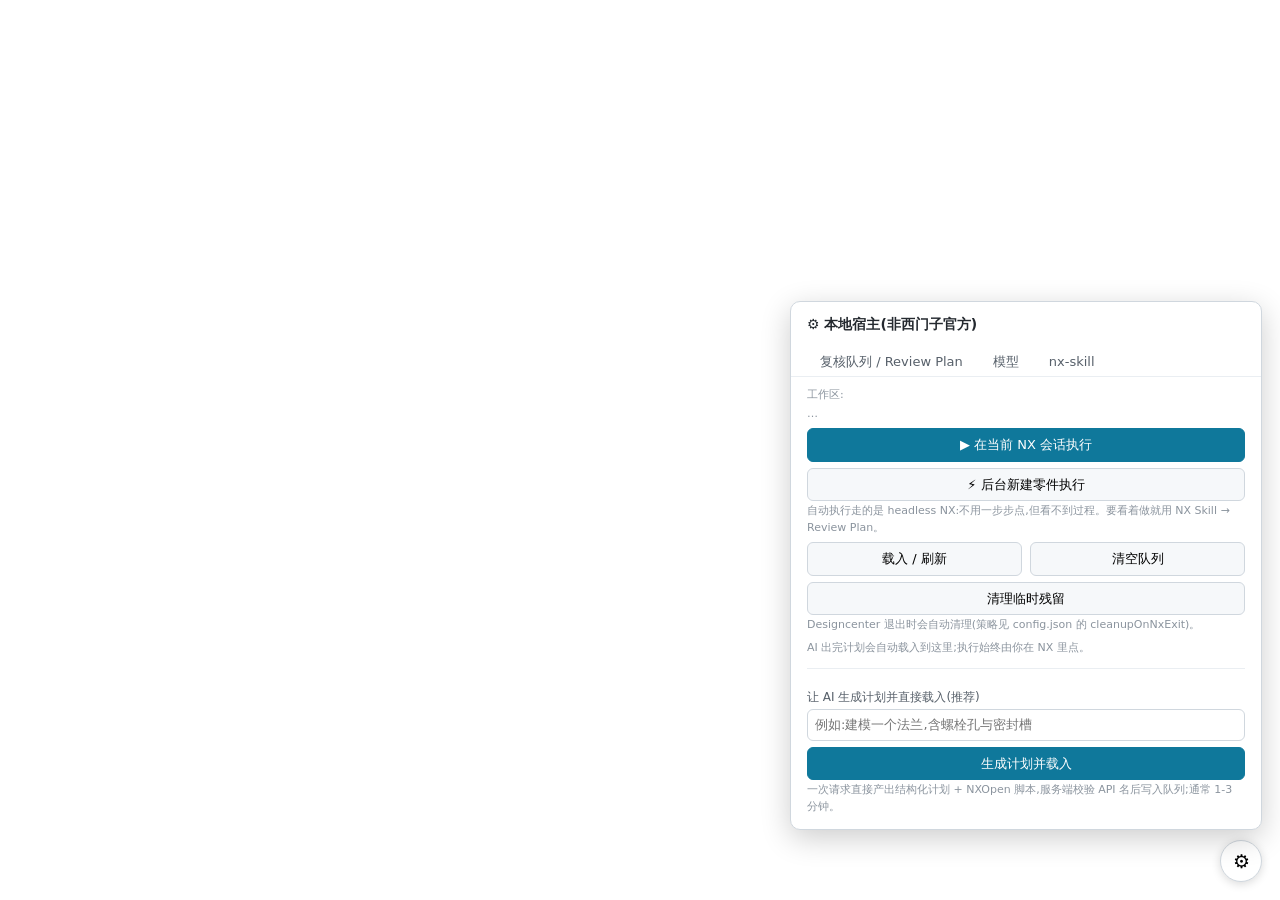
==== plchat-local/index.html @ 874952f4 "本地宿主:把 Designcenter 2606 内置 Copilot 页面跑起来并接上自己的模型 + nx-skill 背景   DC 2606 自带 Copilot 页面(UGII/copilot" ====
<!DOCTYPE html>
<html lang="en">
  <head>
    <meta charset="utf-8">
    <title>Designcenter Copilot - 本地宿主</title>
    <meta http-equiv="Content-Security-Policy" content="
    default-src 'none';
  script-src 'self' 'unsafe-inline' 'unsafe-eval'
    https://acc.adhoc.us-east-1.preprod.teamcenterwebservices.com
    https://acc.adhoc.us-east-1.int.teamcenterwebservices.com
    https://*.sws.siemens.com
    wss://*.sws.siemens.com;
  style-src 'self' 'unsafe-inline' https://*.sws.siemens.com;
  img-src 'self' data: https://*.sws.siemens.com;
  font-src 'self' data: https://*.sws.siemens.com;
  connect-src 'self' https://*.sws.siemens.com wss://*.sws.siemens.com;">
  </head>
<script src="PLChatAgentEventHandler.js"></script>
<script src="hostInterop_async.js"></script>
<script src="AppService.js"></script>
<script src="NXService.js"></script>
<script src="HostInteropService.js"></script>
<script src="PLChatEventHandler.js"></script>
<script src="PLChatFeedbackEventUtils.js"></script>
<script src="plchat.js"></script>
<script src="host-stub.js"></script>
<script src="settings.js"></script>
  <body style="margin:0px">
    <div class="masterDetails">
      <div class="tabcontentContainer">
        <div id="plchat-element" class="des-xchat-default" style="height:100vh;"></div>
      </div>
    </div>
  </body>
</html>
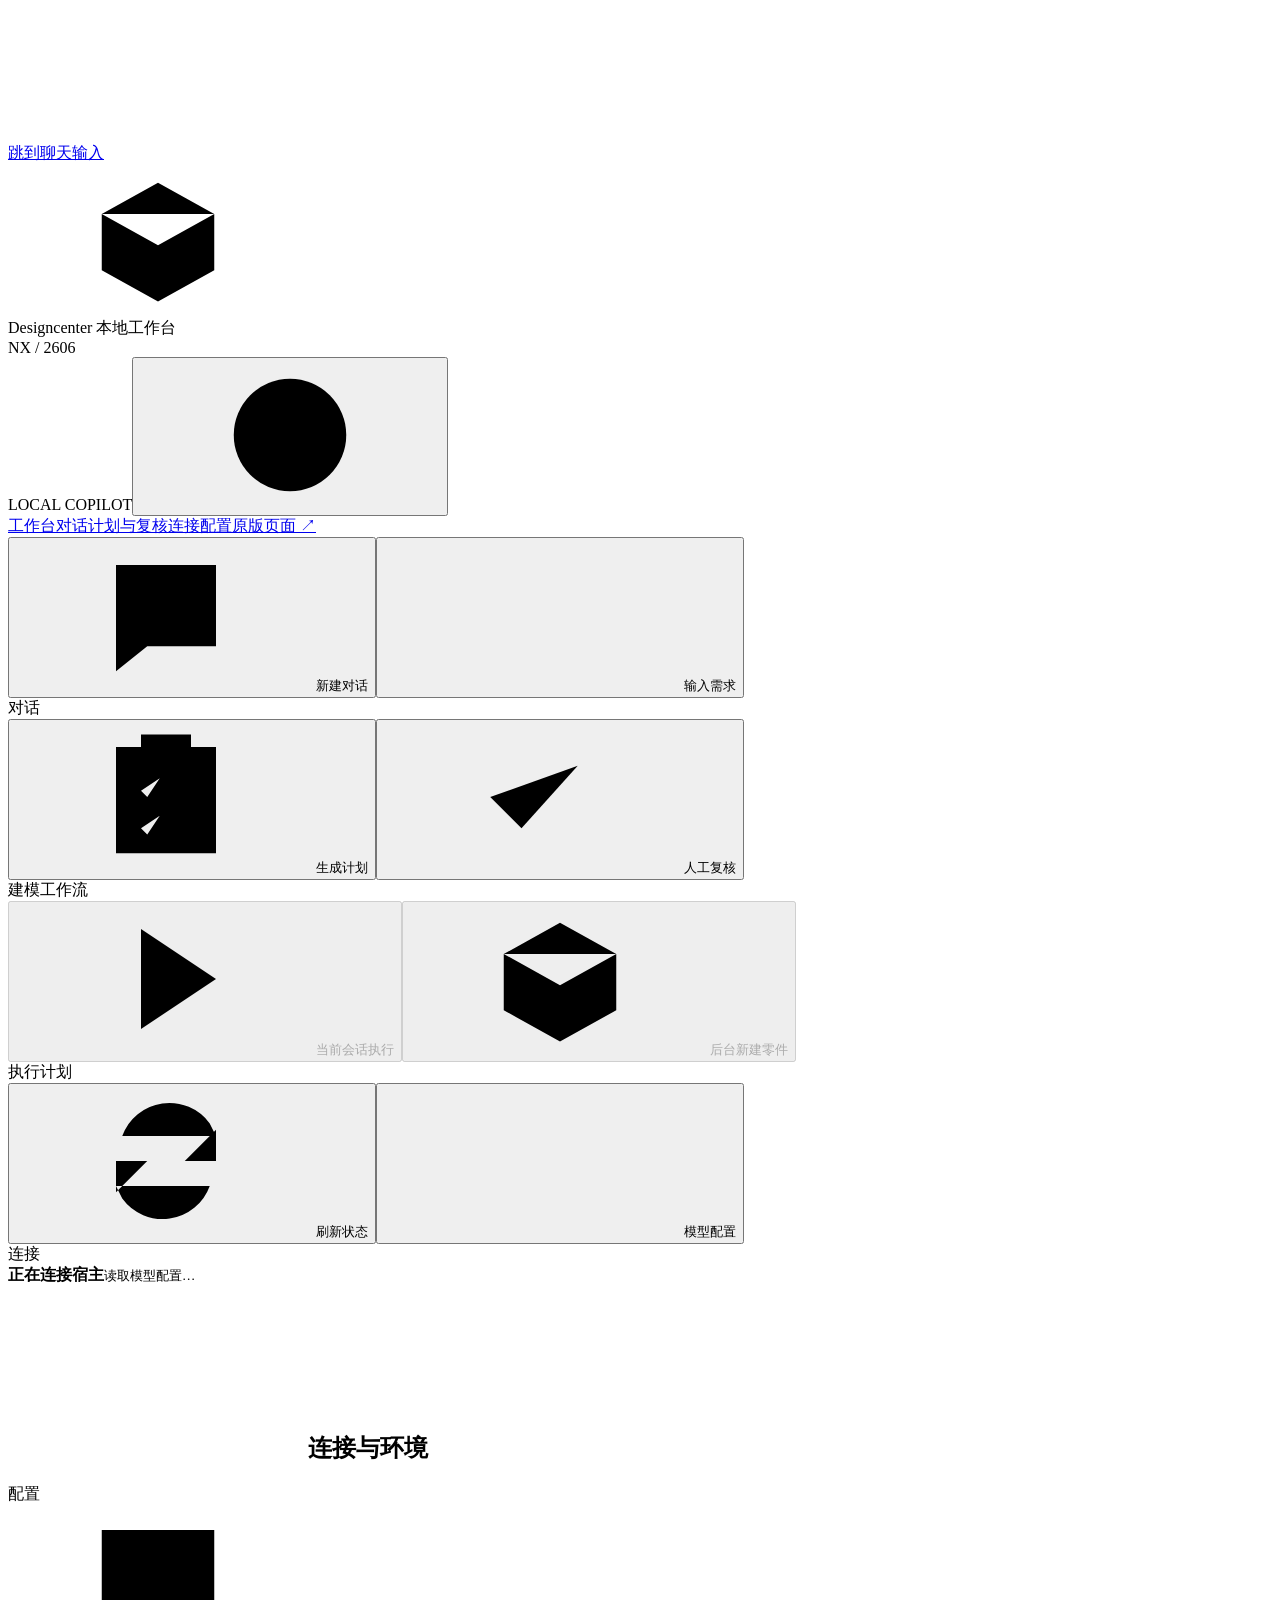
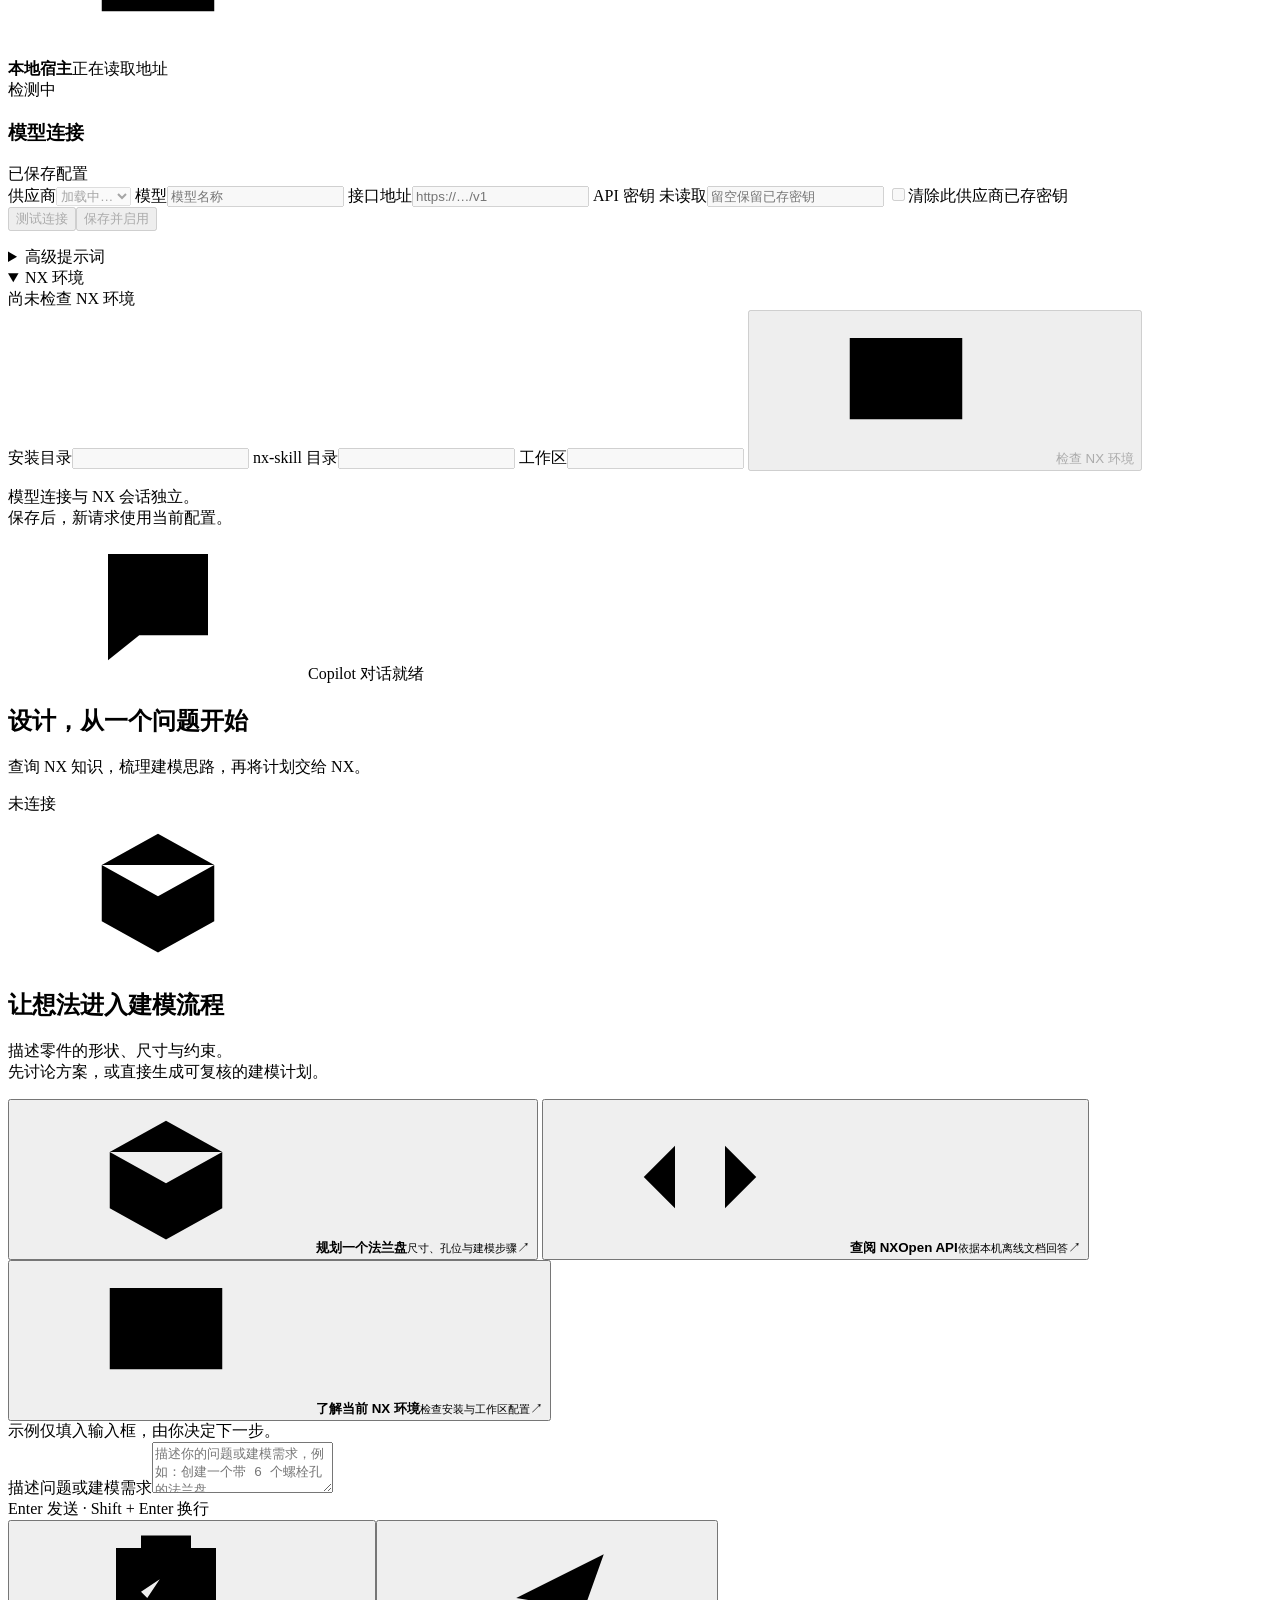
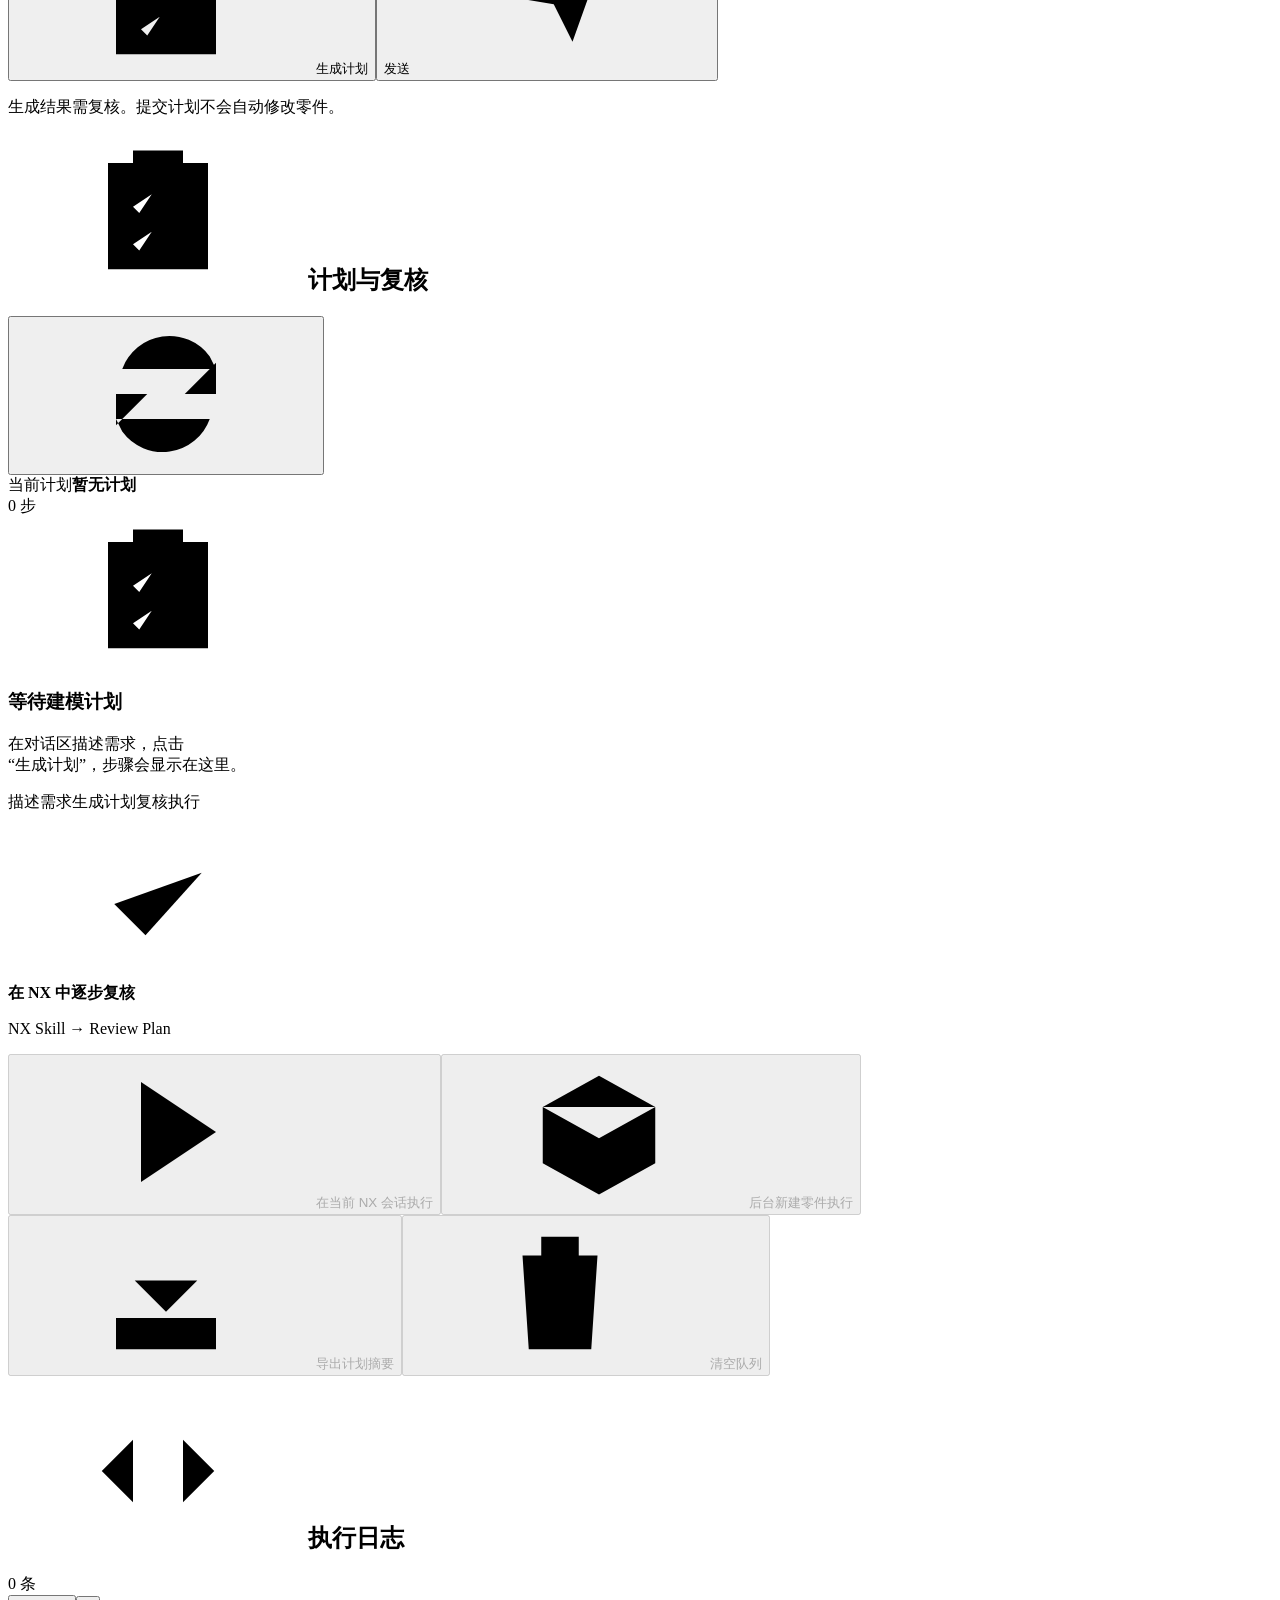
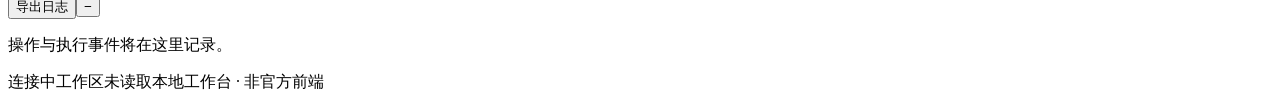
==== commit 892e783e: "Add unified Designcenter local workbench" ====
--- a/plchat-local/index.html
+++ b/plchat-local/index.html
@@ -1,35 +1,68 @@
-<!DOCTYPE html>
-<html lang="en">
-  <head>
-    <meta charset="utf-8">
-    <title>Designcenter Copilot - 本地宿主</title>
-    <meta http-equiv="Content-Security-Policy" content="
-    default-src 'none';
-  script-src 'self' 'unsafe-inline' 'unsafe-eval'
-    https://acc.adhoc.us-east-1.preprod.teamcenterwebservices.com
-    https://acc.adhoc.us-east-1.int.teamcenterwebservices.com
-    https://*.sws.siemens.com
-    wss://*.sws.siemens.com;
-  style-src 'self' 'unsafe-inline' https://*.sws.siemens.com;
-  img-src 'self' data: https://*.sws.siemens.com;
-  font-src 'self' data: https://*.sws.siemens.com;
-  connect-src 'self' https://*.sws.siemens.com wss://*.sws.siemens.com;">
-  </head>
-<script src="PLChatAgentEventHandler.js"></script>
-<script src="hostInterop_async.js"></script>
-<script src="AppService.js"></script>
-<script src="NXService.js"></script>
-<script src="HostInteropService.js"></script>
-<script src="PLChatEventHandler.js"></script>
-<script src="PLChatFeedbackEventUtils.js"></script>
-<script src="plchat.js"></script>
-<script src="host-stub.js"></script>
-<script src="settings.js"></script>
-  <body style="margin:0px">
-    <div class="masterDetails">
-      <div class="tabcontentContainer">
-        <div id="plchat-element" class="des-xchat-default" style="height:100vh;"></div>
-      </div>
-    </div>
-  </body>
-</html>
+<!doctype html>
+<html lang="zh-CN">
+<head>
+<meta charset="utf-8"><meta name="viewport" content="width=device-width,initial-scale=1">
+<meta http-equiv="Content-Security-Policy" content="default-src 'self'; script-src 'self'; style-src 'self'; img-src 'self' data:; connect-src 'self'; object-src 'none'; base-uri 'self'; form-action 'self'">
+<title>Designcenter · 本地工作台</title><link rel="stylesheet" href="/workbench/workbench.css"><script src="/workbench/workbench.js" defer></script>
+</head>
+<body>
+<a class="skip-link" href="#prompt">跳到聊天输入</a>
+<svg class="icon-library" xmlns="http://www.w3.org/2000/svg" aria-hidden="true"><defs>
+<symbol id="i-cube" viewBox="0 0 24 24"><path d="m12 3 9 5v9l-9 5-9-5V8l9-5Z M3 8l9 5 9-5 M12 13v9 M7.5 5.5l9 5"/></symbol>
+<symbol id="i-chat" viewBox="0 0 24 24"><path d="M4 4h16v13H9l-5 4V4Z M8 8h8 M8 12h5"/></symbol>
+<symbol id="i-plan" viewBox="0 0 24 24"><path d="M8 4h12v17H4V4h4 M8 2h8v4H8V2Z M8 11l1 1 2-3 M13 11h4 M8 17l1 1 2-3 M13 17h4"/></symbol>
+<symbol id="i-play" viewBox="0 0 24 24"><path d="m8 4 12 8-12 8V4Z"/></symbol>
+<symbol id="i-refresh" viewBox="0 0 24 24"><path d="M20 7v5h-5 M4 17v-5h5 M5 8a8 8 0 0 1 14-2l1 2 M4 16l1 2a8 8 0 0 0 14-2"/></symbol>
+<symbol id="i-settings" viewBox="0 0 24 24"><path d="M4 6h16 M4 12h16 M4 18h16 M8 3v6 M16 9v6 M10 15v6"/></symbol>
+<symbol id="i-arrow" viewBox="0 0 24 24"><path d="m5 12 14-7-5 14-3-6-6-1Z M11 13l8-8"/></symbol>
+<symbol id="i-plus" viewBox="0 0 24 24"><path d="M12 5v14 M5 12h14"/></symbol>
+<symbol id="i-help" viewBox="0 0 24 24"><circle cx="12" cy="12" r="9"/><path d="M9 9a3 3 0 1 1 5 2c-2 1-2 2-2 3 M12 17h.01"/></symbol>
+<symbol id="i-check" viewBox="0 0 24 24"><path d="m5 12 5 5 9-10"/></symbol>
+<symbol id="i-monitor" viewBox="0 0 24 24"><path d="M3 4h18v13H3V4Z M8 21h8 M12 17v4"/></symbol>
+<symbol id="i-code" viewBox="0 0 24 24"><path d="m8 7-5 5 5 5 M16 7l5 5-5 5 M14 4l-4 16"/></symbol>
+<symbol id="i-trash" viewBox="0 0 24 24"><path d="M4 6h16 M9 6V3h6v3 M6 6l1 15h10l1-15 M10 10v7 M14 10v7"/></symbol>
+<symbol id="i-download" viewBox="0 0 24 24"><path d="M12 3v12 m-5-5 5 5 5-5 M4 16v5h16v-5"/></symbol>
+</defs></svg>
+<header class="titlebar"><div class="brand-mark"><svg><use href="#i-cube"/></svg></div><div class="brand">Designcenter <span>本地工作台</span></div><span class="edition">NX / 2606</span><div class="titlebar-right"><span class="local-tag">LOCAL COPILOT</span><button class="icon-button inverse" id="help-button" aria-label="使用说明" title="使用说明"><svg><use href="#i-help"/></svg></button></div></header>
+<nav class="menubar" aria-label="工作台导航"><a class="menu-home" href="#chat-panel">工作台</a><a href="#chat-panel">对话</a><a href="#plan-panel">计划与复核</a><a href="#configuration">连接配置</a><a href="/legacy.html" target="_blank" rel="noopener" class="legacy-link">原版页面 ↗</a></nav>
+<section class="ribbon" aria-label="快捷操作">
+<div class="ribbon-group"><div class="ribbon-actions"><button class="ribbon-button" id="new-chat"><svg><use href="#i-chat"/></svg><span>新建对话</span></button><button class="ribbon-button" id="focus-prompt"><svg><use href="#i-plus"/></svg><span>输入需求</span></button></div><span class="ribbon-label">对话</span></div>
+<div class="ribbon-group"><div class="ribbon-actions"><button class="ribbon-button accent" id="ribbon-author" data-mutation><svg><use href="#i-plan"/></svg><span>生成计划</span></button><button class="ribbon-button" id="review-guide"><svg><use href="#i-check"/></svg><span>人工复核</span></button></div><span class="ribbon-label">建模工作流</span></div>
+<div class="ribbon-group"><div class="ribbon-actions"><button class="ribbon-button" id="ribbon-live" data-run="live" disabled><svg><use href="#i-play"/></svg><span>当前会话执行</span></button><button class="ribbon-button" id="ribbon-batch" data-run="batch" disabled><svg><use href="#i-cube"/></svg><span>后台新建零件</span></button></div><span class="ribbon-label">执行计划</span></div>
+<div class="ribbon-group"><div class="ribbon-actions"><button class="ribbon-button" id="refresh-all"><svg><use href="#i-refresh"/></svg><span>刷新状态</span></button><button class="ribbon-button" id="focus-settings"><svg><use href="#i-settings"/></svg><span>模型配置</span></button></div><span class="ribbon-label">连接</span></div>
+<div class="ribbon-context"><span class="status-dot" id="host-dot"></span><div><strong id="host-label">正在连接宿主</strong><small id="active-model">读取模型配置…</small></div></div>
+</section>
+<div class="connection-warning" id="connection-warning" role="status" hidden>无法连接本地宿主。请确认服务正在运行，然后点击“刷新状态”。</div>
+<main class="workspace">
+<aside class="panel configuration" id="configuration" aria-labelledby="config-title"><div class="panel-heading"><h2 id="config-title"><svg><use href="#i-settings"/></svg>连接与环境</h2><span class="panel-caption">配置</span></div><div class="panel-scroll config-scroll">
+<section class="connection-overview"><span class="connection-symbol"><svg><use href="#i-monitor"/></svg></span><div><strong>本地宿主</strong><span id="host-address">正在读取地址</span></div><span class="tiny-status" id="host-state">检测中</span></section>
+<form id="settings-form"><div class="section-heading"><h3>模型连接</h3><span class="small-muted" id="settings-dirty">已保存配置</span></div>
+<label for="provider">供应商</label><select id="provider" name="provider" disabled><option>加载中…</option></select>
+<label for="model">模型</label><input id="model" name="model" list="model-options" placeholder="模型名称" required disabled><datalist id="model-options"></datalist>
+<label for="base-url">接口地址</label><input id="base-url" name="baseUrl" type="url" placeholder="https://…/v1" required disabled spellcheck="false">
+<label for="api-key">API 密钥 <span class="label-note" id="key-status">未读取</span></label><input id="api-key" name="apiKey" type="password" autocomplete="new-password" placeholder="留空保留已存密钥" disabled>
+<label class="checkbox-label"><input id="clear-key" type="checkbox" disabled>清除此供应商已存密钥</label>
+<div class="form-actions"><button type="button" class="button" id="test-connection" disabled>测试连接</button><button type="submit" class="button primary" id="save-settings" disabled>保存并启用</button></div><p class="field-feedback" id="settings-feedback" role="status"></p>
+<details class="config-detail"><summary>高级提示词</summary><label for="system-prompt">系统提示词</label><textarea id="system-prompt" rows="5" disabled></textarea></details>
+<details class="config-detail" open><summary>NX 环境</summary><div class="environment-status"><span class="status-dot" id="nx-dot"></span><span id="nx-status">尚未检查 NX 环境</span></div>
+<label for="nx-root">安装目录</label><input id="nx-root" class="path-field" spellcheck="false" disabled>
+<label for="skill-root">nx-skill 目录</label><input id="skill-root" class="path-field" spellcheck="false" disabled>
+<label for="workspace-path">工作区</label><input id="workspace-path" class="path-field" spellcheck="false" disabled>
+<button type="button" class="button full-width" id="check-environment" disabled><svg><use href="#i-monitor"/></svg>检查 NX 环境</button><p class="field-feedback" id="environment-feedback" role="status"></p></details></form>
+<div class="config-footnote">模型连接与 NX 会话独立。<br>保存后，新请求使用当前配置。</div></div></aside>
+<section class="panel chat-panel" id="chat-panel" aria-labelledby="chat-title"><div class="document-tab"><svg><use href="#i-chat"/></svg><span>Copilot 对话</span><span class="tab-status" id="chat-status">就绪</span></div>
+<div class="chat-heading"><div><h1 id="chat-title">设计，从一个问题开始</h1><p>查询 NX 知识，梳理建模思路，再将计划交给 NX。</p></div><span class="model-chip" id="model-chip">未连接</span></div>
+<div class="messages" id="messages" role="log" aria-label="对话记录" aria-live="polite"><section class="welcome" id="welcome"><div class="welcome-emblem"><svg><use href="#i-cube"/></svg></div><h2>让想法进入建模流程</h2><p>描述零件的形状、尺寸与约束。<br>先讨论方案，或直接生成可复核的建模计划。</p>
+<div class="suggestions" aria-label="需求示例">
+<button data-prompt="帮我规划一个外径 100 mm、厚度 12 mm、中心孔直径 30 mm 的法兰盘，并均布 6 个直径 8 mm 的螺栓孔。"><svg><use href="#i-cube"/></svg><span><strong>规划一个法兰盘</strong><small>尺寸、孔位与建模步骤</small></span><span class="suggestion-arrow">↗</span></button>
+<button data-prompt="查询本机 NXOpen 的 ExtrudeBuilder，说明创建拉伸特征的关键参数与用法。"><svg><use href="#i-code"/></svg><span><strong>查阅 NXOpen API</strong><small>依据本机离线文档回答</small></span><span class="suggestion-arrow">↗</span></button>
+<button data-prompt="帮我检查当前 NX 安装环境、工作区路径和可用能力。"><svg><use href="#i-monitor"/></svg><span><strong>了解当前 NX 环境</strong><small>检查安装与工作区配置</small></span><span class="suggestion-arrow">↗</span></button></div><span class="welcome-note">示例仅填入输入框，由你决定下一步。</span></section></div>
+<div class="activity-strip" id="activity-strip" hidden><span class="activity-indicator"></span><span id="activity-text">正在处理…</span><time id="activity-time">0 s</time></div>
+<form class="composer" id="chat-form"><label class="sr-only" for="prompt">描述问题或建模需求</label><textarea id="prompt" placeholder="描述你的问题或建模需求，例如：创建一个带 6 个螺栓孔的法兰盘…" rows="3" maxlength="12000"></textarea><div class="composer-toolbar"><span class="input-hint">Enter 发送 · Shift + Enter 换行</span><div class="composer-actions"><button type="button" class="button" id="author-plan" data-mutation><svg><use href="#i-plan"/></svg>生成计划</button><button type="submit" class="button primary" id="send-message" data-mutation>发送<svg><use href="#i-arrow"/></svg></button></div></div></form><p class="chat-footnote">生成结果需复核。提交计划不会自动修改零件。</p></section>
+<aside class="panel plan-panel" id="plan-panel" aria-labelledby="plan-title"><div class="panel-heading"><h2 id="plan-title"><svg><use href="#i-plan"/></svg>计划与复核</h2><button class="icon-button" id="refresh-plan" title="刷新复核队列" aria-label="刷新复核队列"><svg><use href="#i-refresh"/></svg></button></div><div class="plan-context"><div><span class="small-muted">当前计划</span><strong id="plan-name">暂无计划</strong></div><span class="count-label" id="step-count">0 步</span></div><div class="plan-scroll"><p class="inline-warning" id="workspace-warning" hidden>复核工作区与 NX 环境设置不一致，请先统一工作区路径。</p><p class="plan-prompt" id="plan-prompt" hidden></p><div class="plan-empty" id="plan-empty"><svg><use href="#i-plan"/></svg><h3>等待建模计划</h3><p>在对话区描述需求，点击<br>“生成计划”，步骤会显示在这里。</p><div class="workflow-path"><span>描述需求</span><span>生成计划</span><span>复核执行</span></div></div><ol class="step-list" id="step-list" aria-label="复核步骤"></ol><section class="run-result" id="run-result" hidden><h3>自动执行结果</h3><p id="run-summary"></p><ul id="run-steps"></ul><p class="small-muted">此结果独立于上方人工复核记录。</p></section></div>
+<div class="plan-actions"><div class="review-instruction"><svg><use href="#i-check"/></svg><div><strong>在 NX 中逐步复核</strong><p>NX Skill → Review Plan</p></div></div><button class="button primary full-width" data-run="live" id="run-live" disabled><svg><use href="#i-play"/></svg>在当前 NX 会话执行</button><button class="button full-width" data-run="batch" id="run-batch" disabled><svg><use href="#i-cube"/></svg>后台新建零件执行</button><div class="plan-secondary"><button class="text-button" id="export-plan" disabled><svg><use href="#i-download"/></svg>导出计划摘要</button><button class="text-button" id="clear-plan" disabled><svg><use href="#i-trash"/></svg>清空队列</button></div></div></aside>
+</main>
+<section class="log-panel" aria-labelledby="log-title"><div class="log-heading"><h2 id="log-title"><svg><use href="#i-code"/></svg>执行日志</h2><span id="log-count">0 条</span><div class="log-tools"><button class="text-button" id="export-log">导出日志</button><button class="icon-button" id="toggle-log" aria-label="折叠日志" aria-expanded="true">−</button></div></div><div class="log-content" id="log-content" role="log" aria-label="执行事件" aria-live="polite"><p class="log-empty" id="log-empty">操作与执行事件将在这里记录。</p></div></section>
+<footer class="statusbar"><span><span class="status-dot" id="footer-dot"></span><span id="footer-status">连接中</span></span><span id="footer-workspace" title="工作区">工作区未读取</span><span class="footer-end">本地工作台 · 非官方前端</span></footer>
+<dialog id="action-dialog" aria-labelledby="dialog-title"><form method="dialog"><div class="dialog-heading"><h2 id="dialog-title">操作确认</h2><button class="icon-button" value="cancel" aria-label="关闭">×</button></div><div class="dialog-body" id="dialog-body"></div><div class="dialog-actions"><button class="button" value="cancel" id="dialog-cancel">取消</button><button class="button primary" value="confirm" id="dialog-confirm">确认</button></div></form></dialog><div class="toast" id="toast" role="status" hidden></div>
+</body></html>
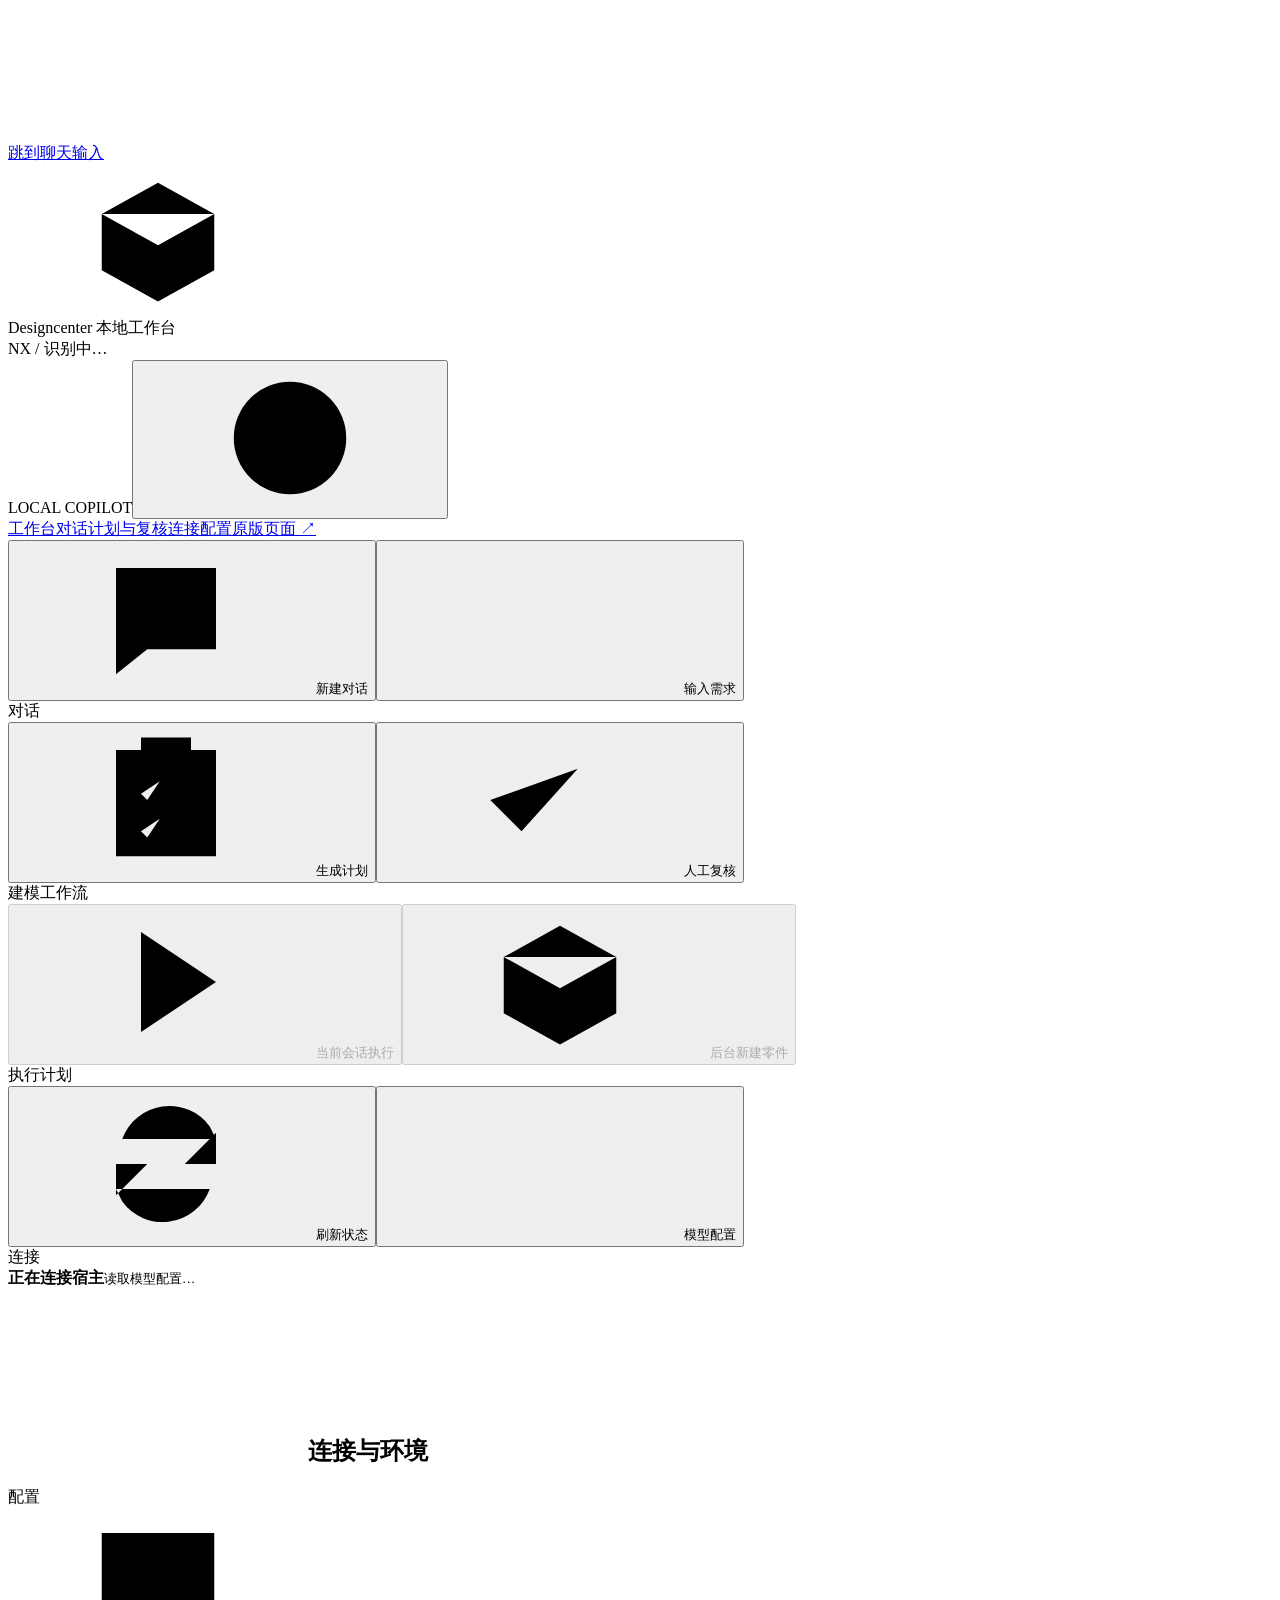
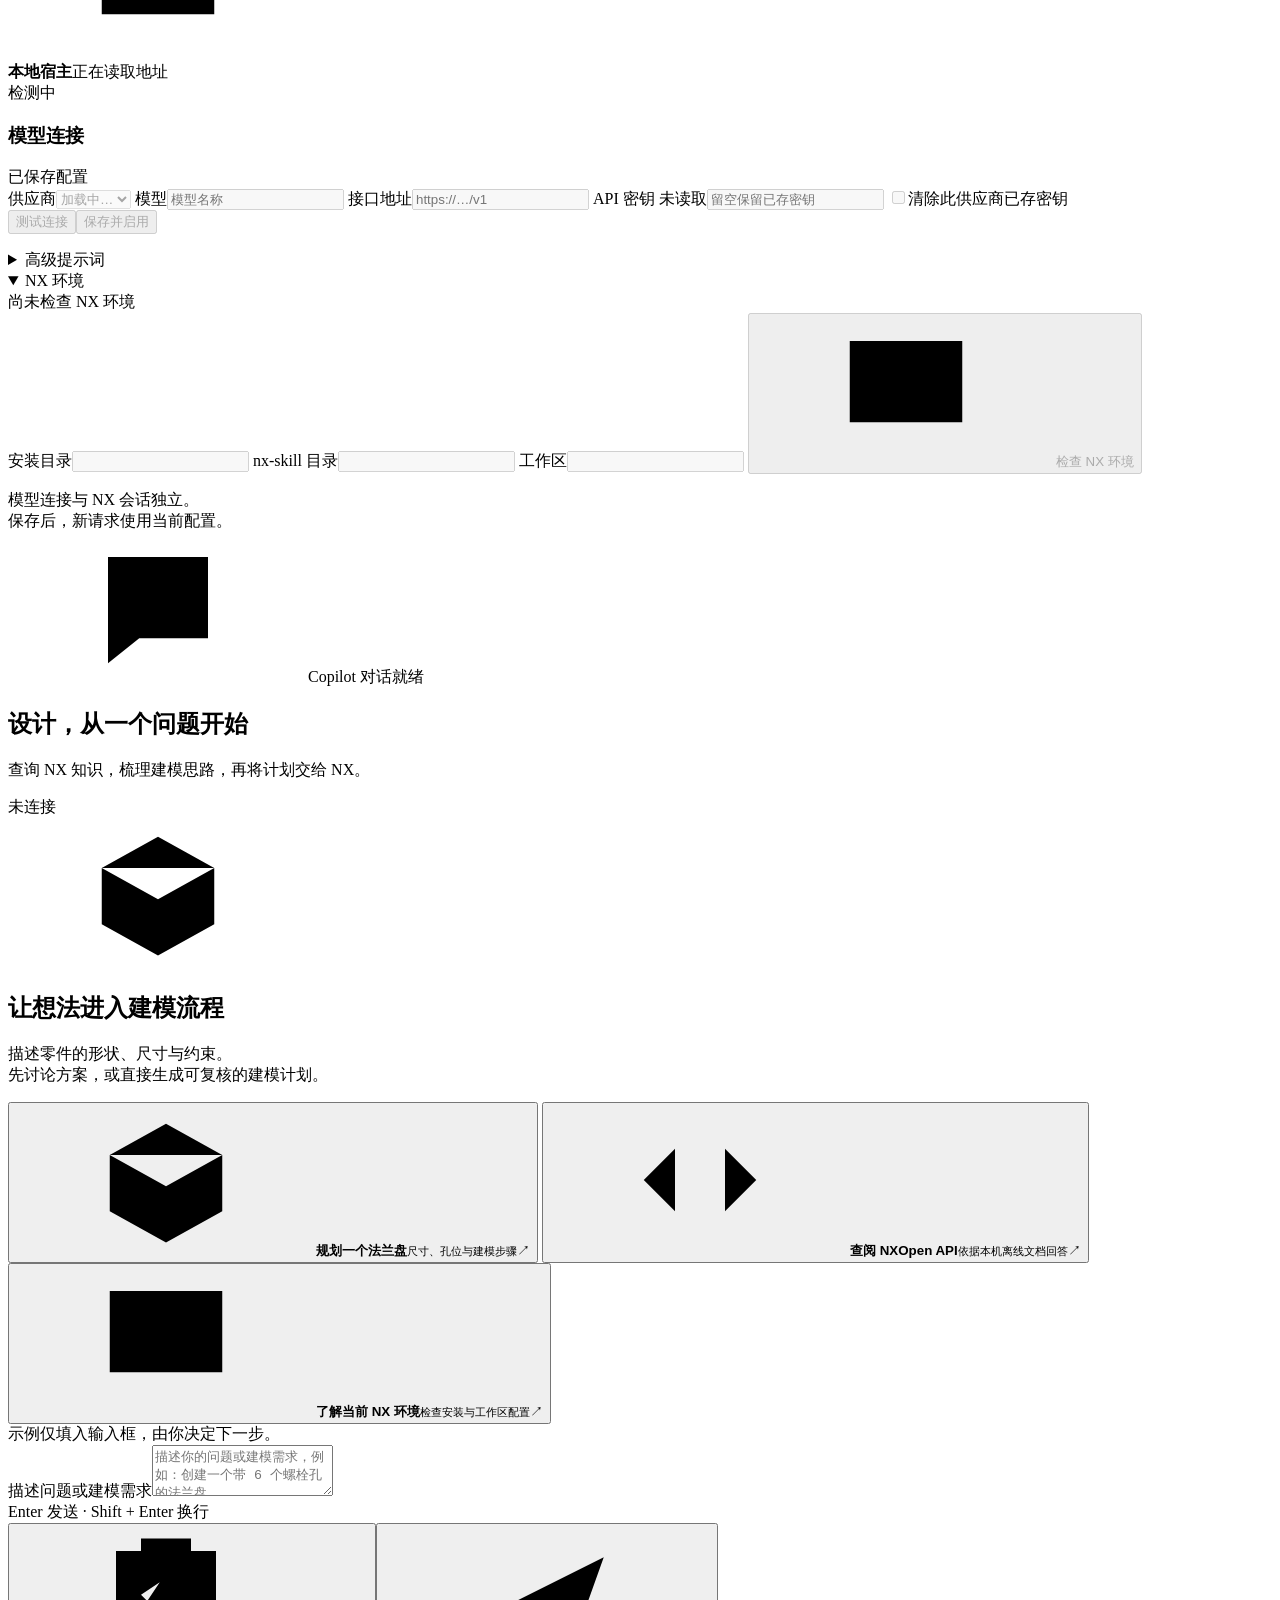
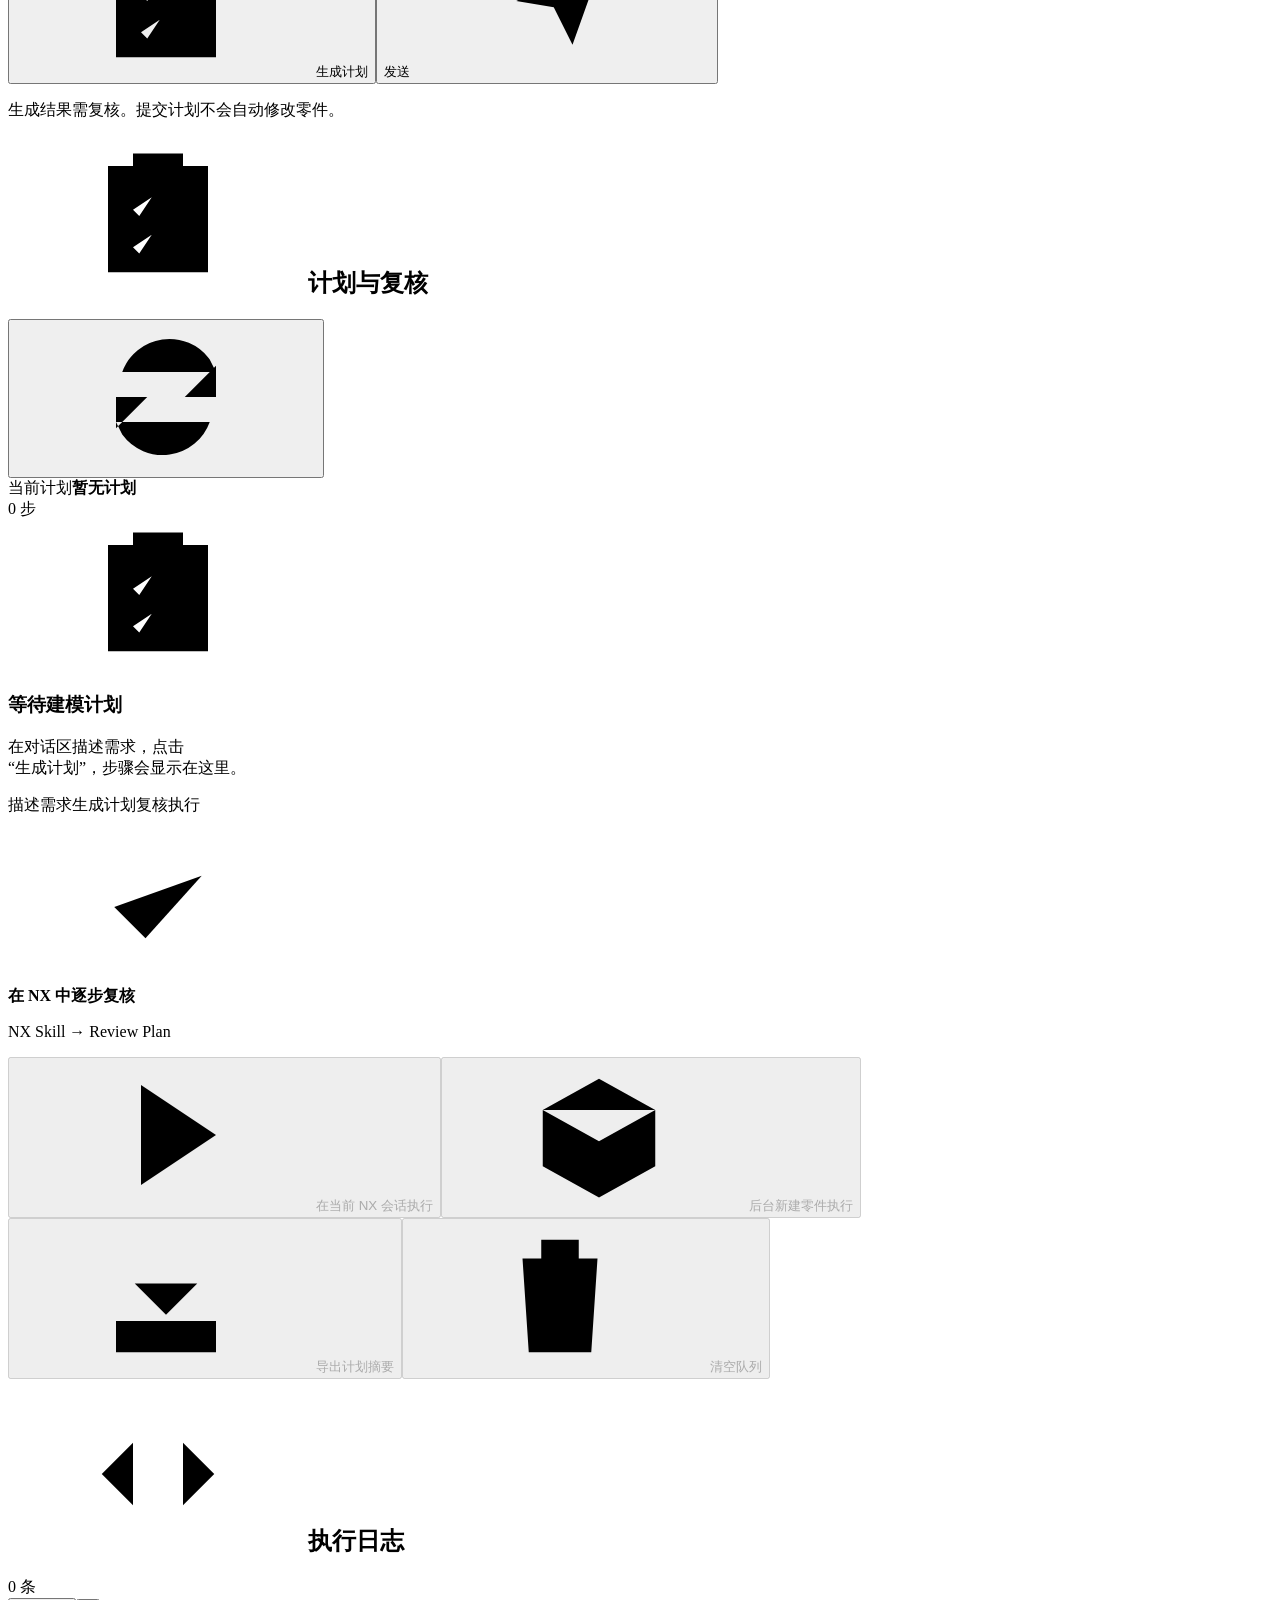
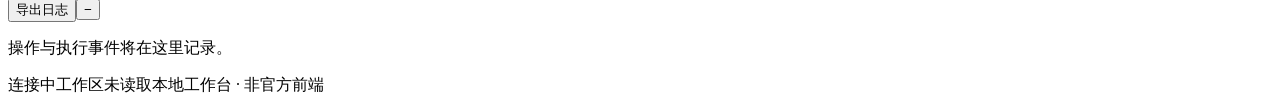
==== commit 3f3b68de: "宿主:随 DC 自启看护、任意版本识别、live 执行可诊断 一、宿主跟着 Designcenter 自动启动(README 第 19 节)    之前只有手动 start.cmd。现在 dc/aut" ====
--- a/plchat-local/index.html
+++ b/plchat-local/index.html
@@ -23,7 +23,7 @@
 <symbol id="i-trash" viewBox="0 0 24 24"><path d="M4 6h16 M9 6V3h6v3 M6 6l1 15h10l1-15 M10 10v7 M14 10v7"/></symbol>
 <symbol id="i-download" viewBox="0 0 24 24"><path d="M12 3v12 m-5-5 5 5 5-5 M4 16v5h16v-5"/></symbol>
 </defs></svg>
-<header class="titlebar"><div class="brand-mark"><svg><use href="#i-cube"/></svg></div><div class="brand">Designcenter <span>本地工作台</span></div><span class="edition">NX / 2606</span><div class="titlebar-right"><span class="local-tag">LOCAL COPILOT</span><button class="icon-button inverse" id="help-button" aria-label="使用说明" title="使用说明"><svg><use href="#i-help"/></svg></button></div></header>
+<header class="titlebar"><div class="brand-mark"><svg><use href="#i-cube"/></svg></div><div class="brand">Designcenter <span>本地工作台</span></div><span class="edition" id="edition" title="按本机实际安装识别">NX / 识别中…</span><div class="titlebar-right"><span class="local-tag">LOCAL COPILOT</span><button class="icon-button inverse" id="help-button" aria-label="使用说明" title="使用说明"><svg><use href="#i-help"/></svg></button></div></header>
 <nav class="menubar" aria-label="工作台导航"><a class="menu-home" href="#chat-panel">工作台</a><a href="#chat-panel">对话</a><a href="#plan-panel">计划与复核</a><a href="#configuration">连接配置</a><a href="/legacy.html" target="_blank" rel="noopener" class="legacy-link">原版页面 ↗</a></nav>
 <section class="ribbon" aria-label="快捷操作">
 <div class="ribbon-group"><div class="ribbon-actions"><button class="ribbon-button" id="new-chat"><svg><use href="#i-chat"/></svg><span>新建对话</span></button><button class="ribbon-button" id="focus-prompt"><svg><use href="#i-plus"/></svg><span>输入需求</span></button></div><span class="ribbon-label">对话</span></div>
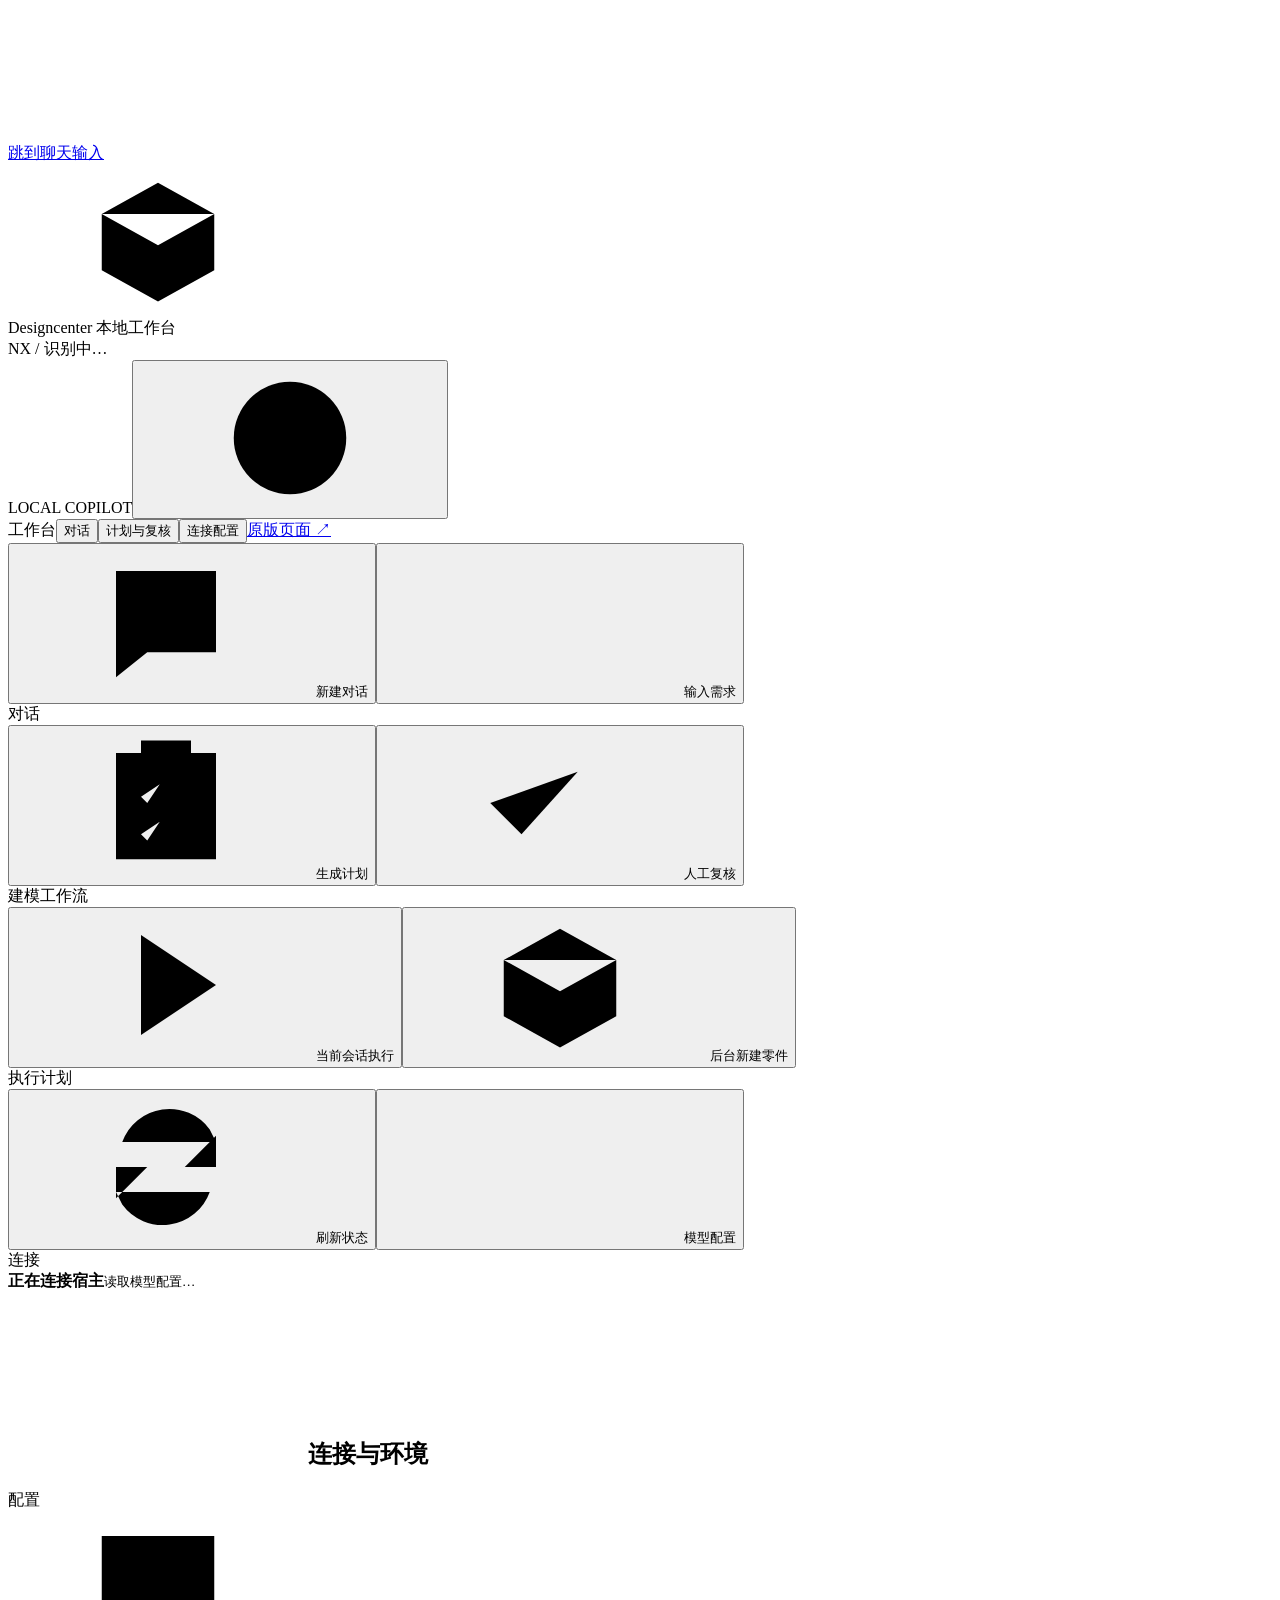
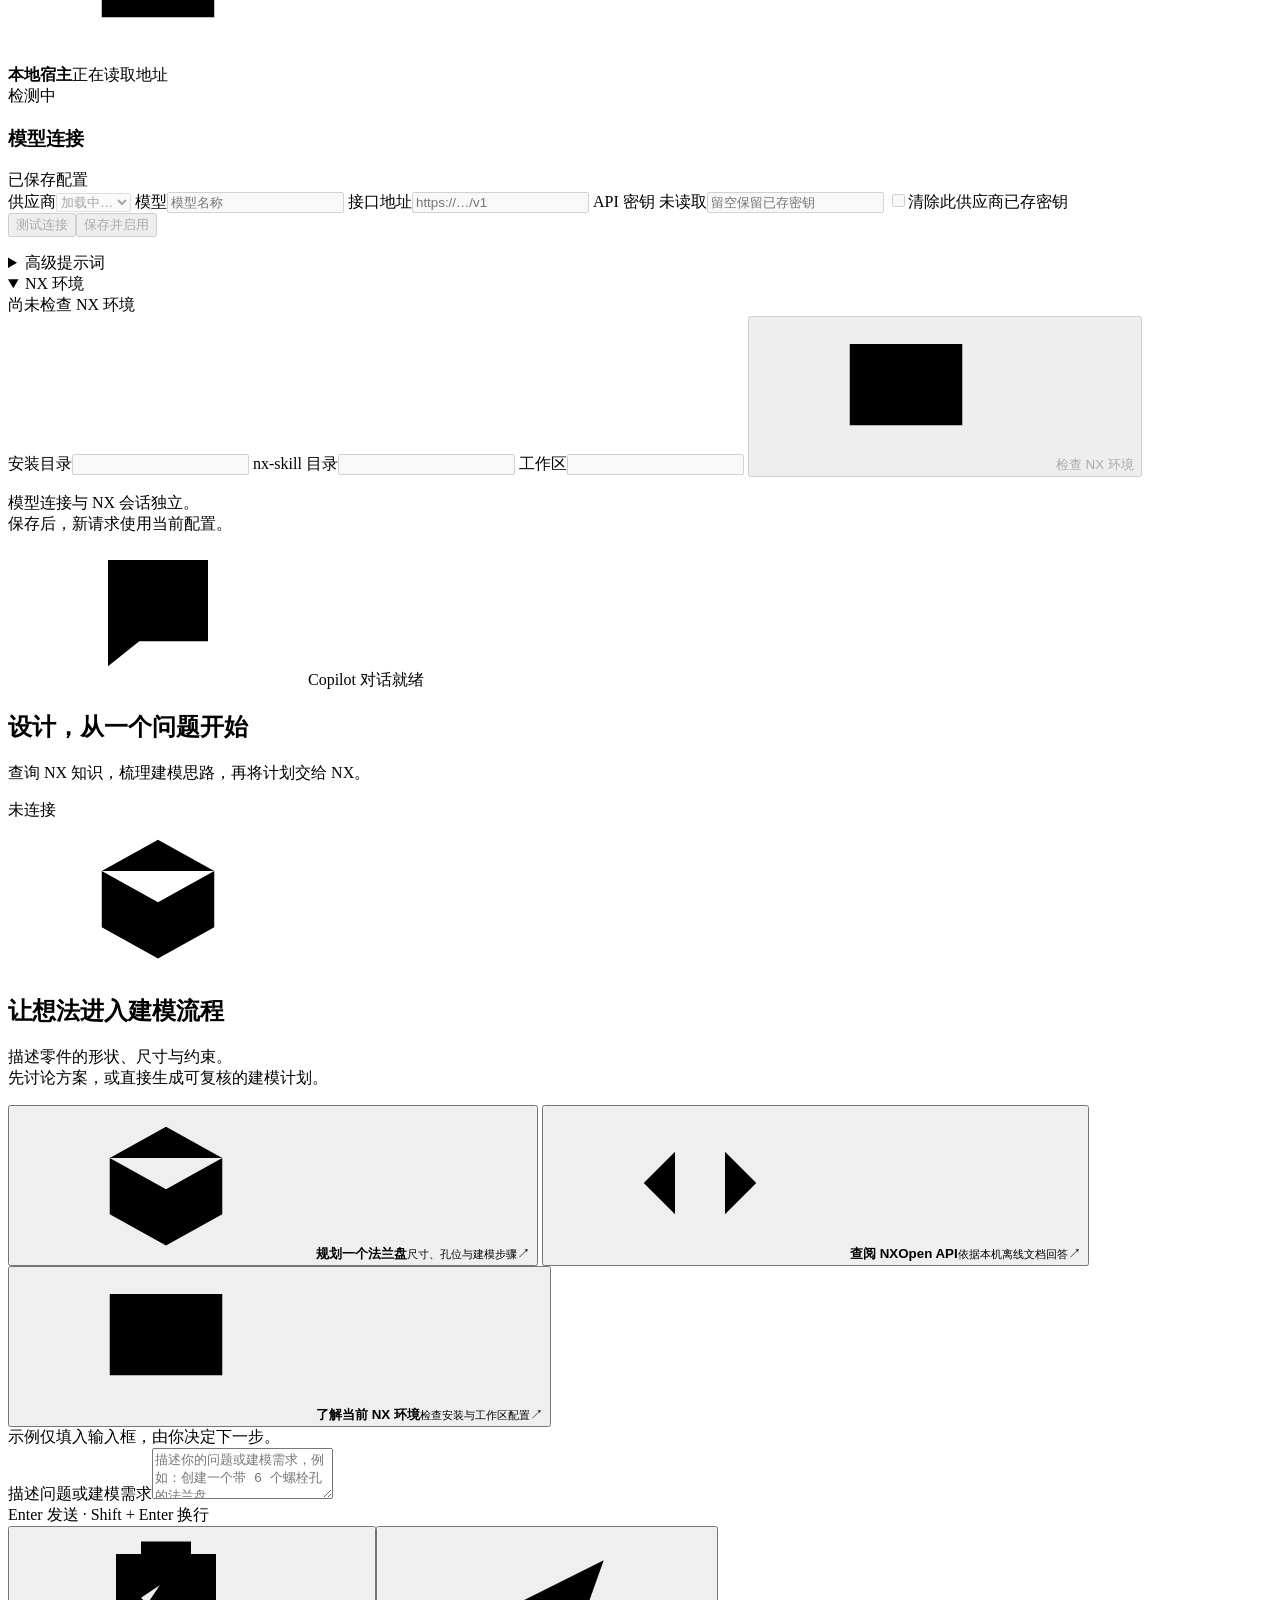
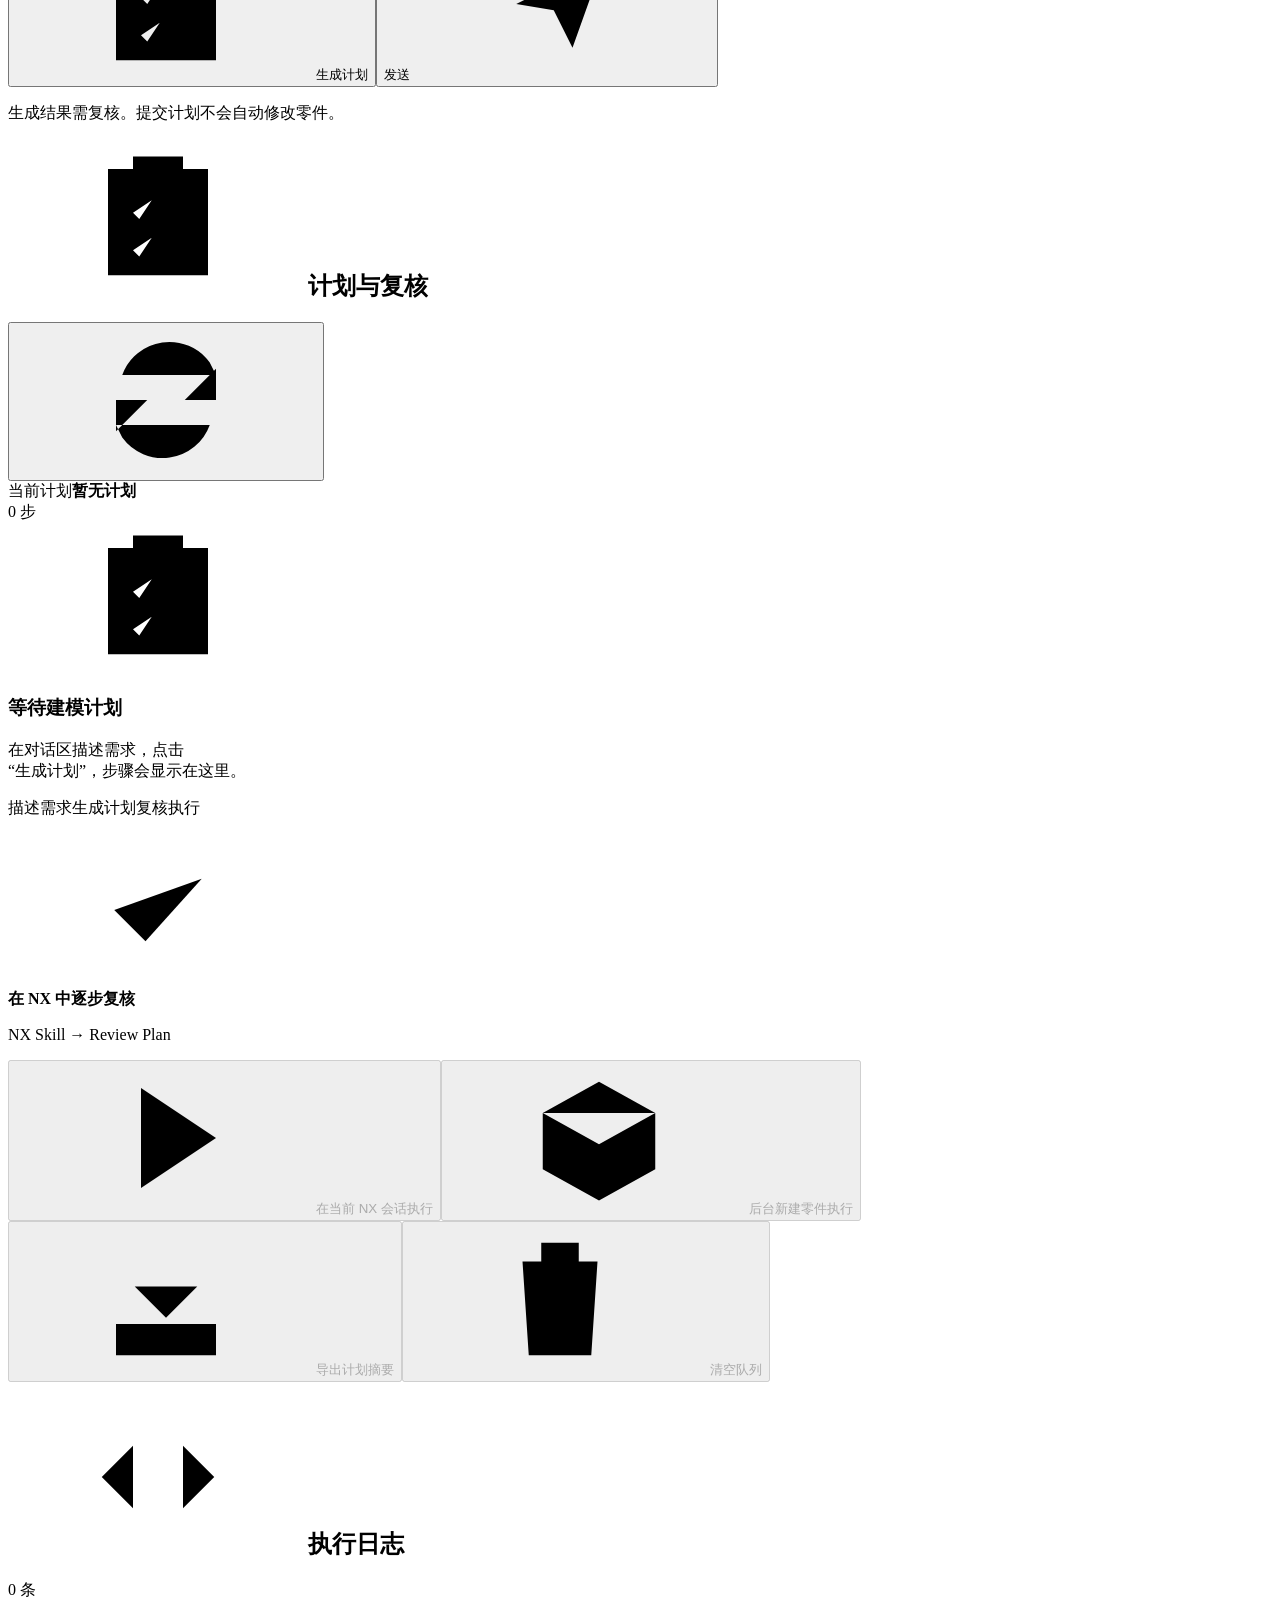
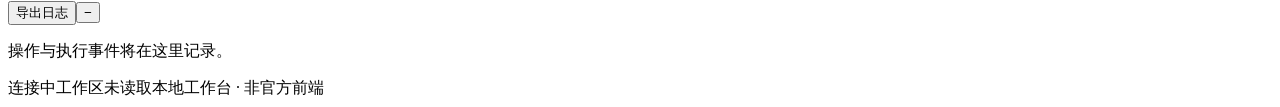
==== commit b9269bbe: "feat: improve Designcenter workbench and NX validation" ====
--- a/plchat-local/index.html
+++ b/plchat-local/index.html
@@ -24,11 +24,11 @@
 <symbol id="i-download" viewBox="0 0 24 24"><path d="M12 3v12 m-5-5 5 5 5-5 M4 16v5h16v-5"/></symbol>
 </defs></svg>
 <header class="titlebar"><div class="brand-mark"><svg><use href="#i-cube"/></svg></div><div class="brand">Designcenter <span>本地工作台</span></div><span class="edition" id="edition" title="按本机实际安装识别">NX / 识别中…</span><div class="titlebar-right"><span class="local-tag">LOCAL COPILOT</span><button class="icon-button inverse" id="help-button" aria-label="使用说明" title="使用说明"><svg><use href="#i-help"/></svg></button></div></header>
-<nav class="menubar" aria-label="工作台导航"><a class="menu-home" href="#chat-panel">工作台</a><a href="#chat-panel">对话</a><a href="#plan-panel">计划与复核</a><a href="#configuration">连接配置</a><a href="/legacy.html" target="_blank" rel="noopener" class="legacy-link">原版页面 ↗</a></nav>
+<nav class="menubar" aria-label="工作台导航"><span class="menu-home" aria-current="page">工作台</span><button type="button" data-open-panel="chat">对话</button><button type="button" data-open-panel="plan">计划与复核</button><button type="button" data-open-panel="settings">连接配置</button><a href="/legacy.html" target="_blank" rel="noopener" class="legacy-link">原版页面 ↗</a></nav>
 <section class="ribbon" aria-label="快捷操作">
 <div class="ribbon-group"><div class="ribbon-actions"><button class="ribbon-button" id="new-chat"><svg><use href="#i-chat"/></svg><span>新建对话</span></button><button class="ribbon-button" id="focus-prompt"><svg><use href="#i-plus"/></svg><span>输入需求</span></button></div><span class="ribbon-label">对话</span></div>
-<div class="ribbon-group"><div class="ribbon-actions"><button class="ribbon-button accent" id="ribbon-author" data-mutation><svg><use href="#i-plan"/></svg><span>生成计划</span></button><button class="ribbon-button" id="review-guide"><svg><use href="#i-check"/></svg><span>人工复核</span></button></div><span class="ribbon-label">建模工作流</span></div>
-<div class="ribbon-group"><div class="ribbon-actions"><button class="ribbon-button" id="ribbon-live" data-run="live" disabled><svg><use href="#i-play"/></svg><span>当前会话执行</span></button><button class="ribbon-button" id="ribbon-batch" data-run="batch" disabled><svg><use href="#i-cube"/></svg><span>后台新建零件</span></button></div><span class="ribbon-label">执行计划</span></div>
+<div class="ribbon-group"><div class="ribbon-actions"><button class="ribbon-button accent" id="ribbon-author"><svg><use href="#i-plan"/></svg><span>生成计划</span></button><button class="ribbon-button" id="review-guide"><svg><use href="#i-check"/></svg><span>人工复核</span></button></div><span class="ribbon-label">建模工作流</span></div>
+<div class="ribbon-group"><div class="ribbon-actions"><button class="ribbon-button" id="ribbon-live" data-open-run="live"><svg><use href="#i-play"/></svg><span>当前会话执行</span></button><button class="ribbon-button" id="ribbon-batch" data-open-run="batch"><svg><use href="#i-cube"/></svg><span>后台新建零件</span></button></div><span class="ribbon-label">执行计划</span></div>
 <div class="ribbon-group"><div class="ribbon-actions"><button class="ribbon-button" id="refresh-all"><svg><use href="#i-refresh"/></svg><span>刷新状态</span></button><button class="ribbon-button" id="focus-settings"><svg><use href="#i-settings"/></svg><span>模型配置</span></button></div><span class="ribbon-label">连接</span></div>
 <div class="ribbon-context"><span class="status-dot" id="host-dot"></span><div><strong id="host-label">正在连接宿主</strong><small id="active-model">读取模型配置…</small></div></div>
 </section>
@@ -64,5 +64,6 @@
 </main>
 <section class="log-panel" aria-labelledby="log-title"><div class="log-heading"><h2 id="log-title"><svg><use href="#i-code"/></svg>执行日志</h2><span id="log-count">0 条</span><div class="log-tools"><button class="text-button" id="export-log">导出日志</button><button class="icon-button" id="toggle-log" aria-label="折叠日志" aria-expanded="true">−</button></div></div><div class="log-content" id="log-content" role="log" aria-label="执行事件" aria-live="polite"><p class="log-empty" id="log-empty">操作与执行事件将在这里记录。</p></div></section>
 <footer class="statusbar"><span><span class="status-dot" id="footer-dot"></span><span id="footer-status">连接中</span></span><span id="footer-workspace" title="工作区">工作区未读取</span><span class="footer-end">本地工作台 · 非官方前端</span></footer>
+<dialog id="workspace-dialog" class="workspace-dialog" aria-labelledby="workspace-dialog-title"><div class="workspace-dialog-heading"><h2 id="workspace-dialog-title">工作窗口</h2><button type="button" class="icon-button" id="workspace-dialog-close" aria-label="关闭窗口">×</button></div><div class="workspace-dialog-body" id="workspace-dialog-body"></div></dialog>
 <dialog id="action-dialog" aria-labelledby="dialog-title"><form method="dialog"><div class="dialog-heading"><h2 id="dialog-title">操作确认</h2><button class="icon-button" value="cancel" aria-label="关闭">×</button></div><div class="dialog-body" id="dialog-body"></div><div class="dialog-actions"><button class="button" value="cancel" id="dialog-cancel">取消</button><button class="button primary" value="confirm" id="dialog-confirm">确认</button></div></form></dialog><div class="toast" id="toast" role="status" hidden></div>
 </body></html>
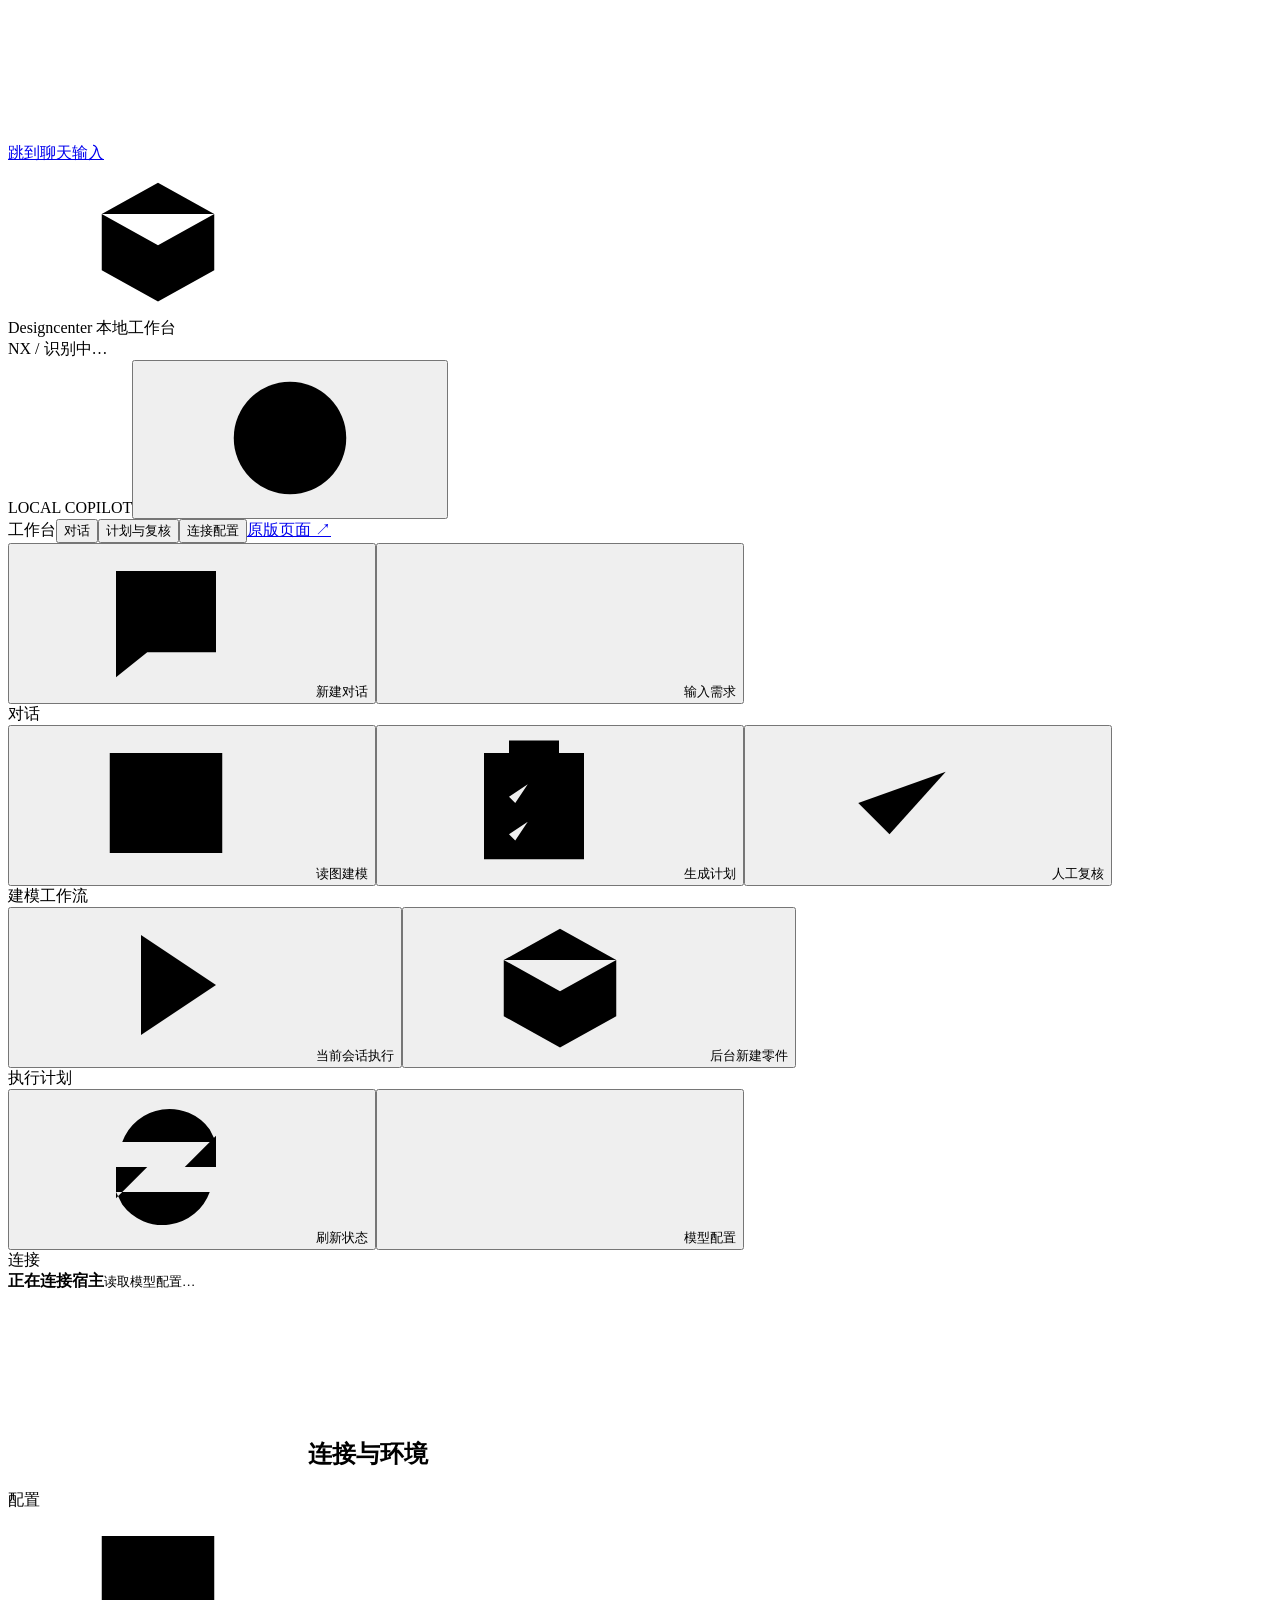
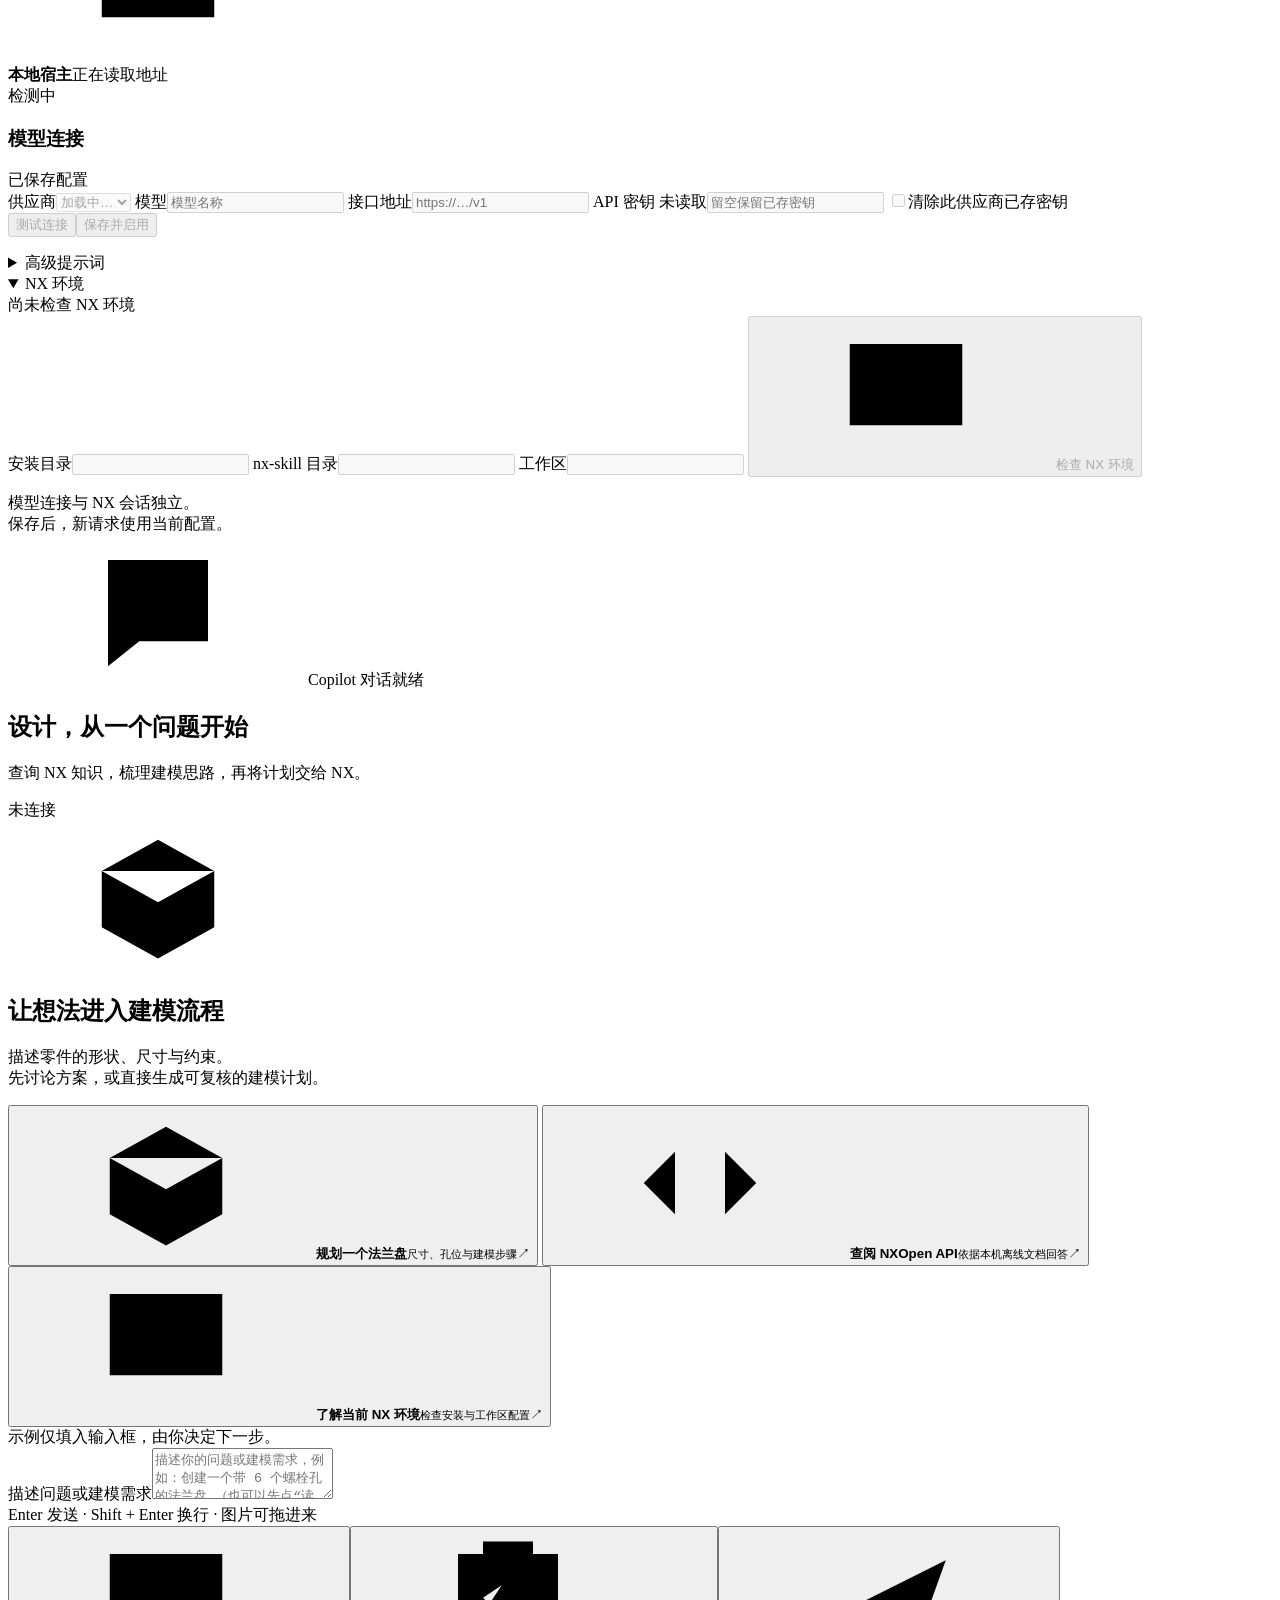
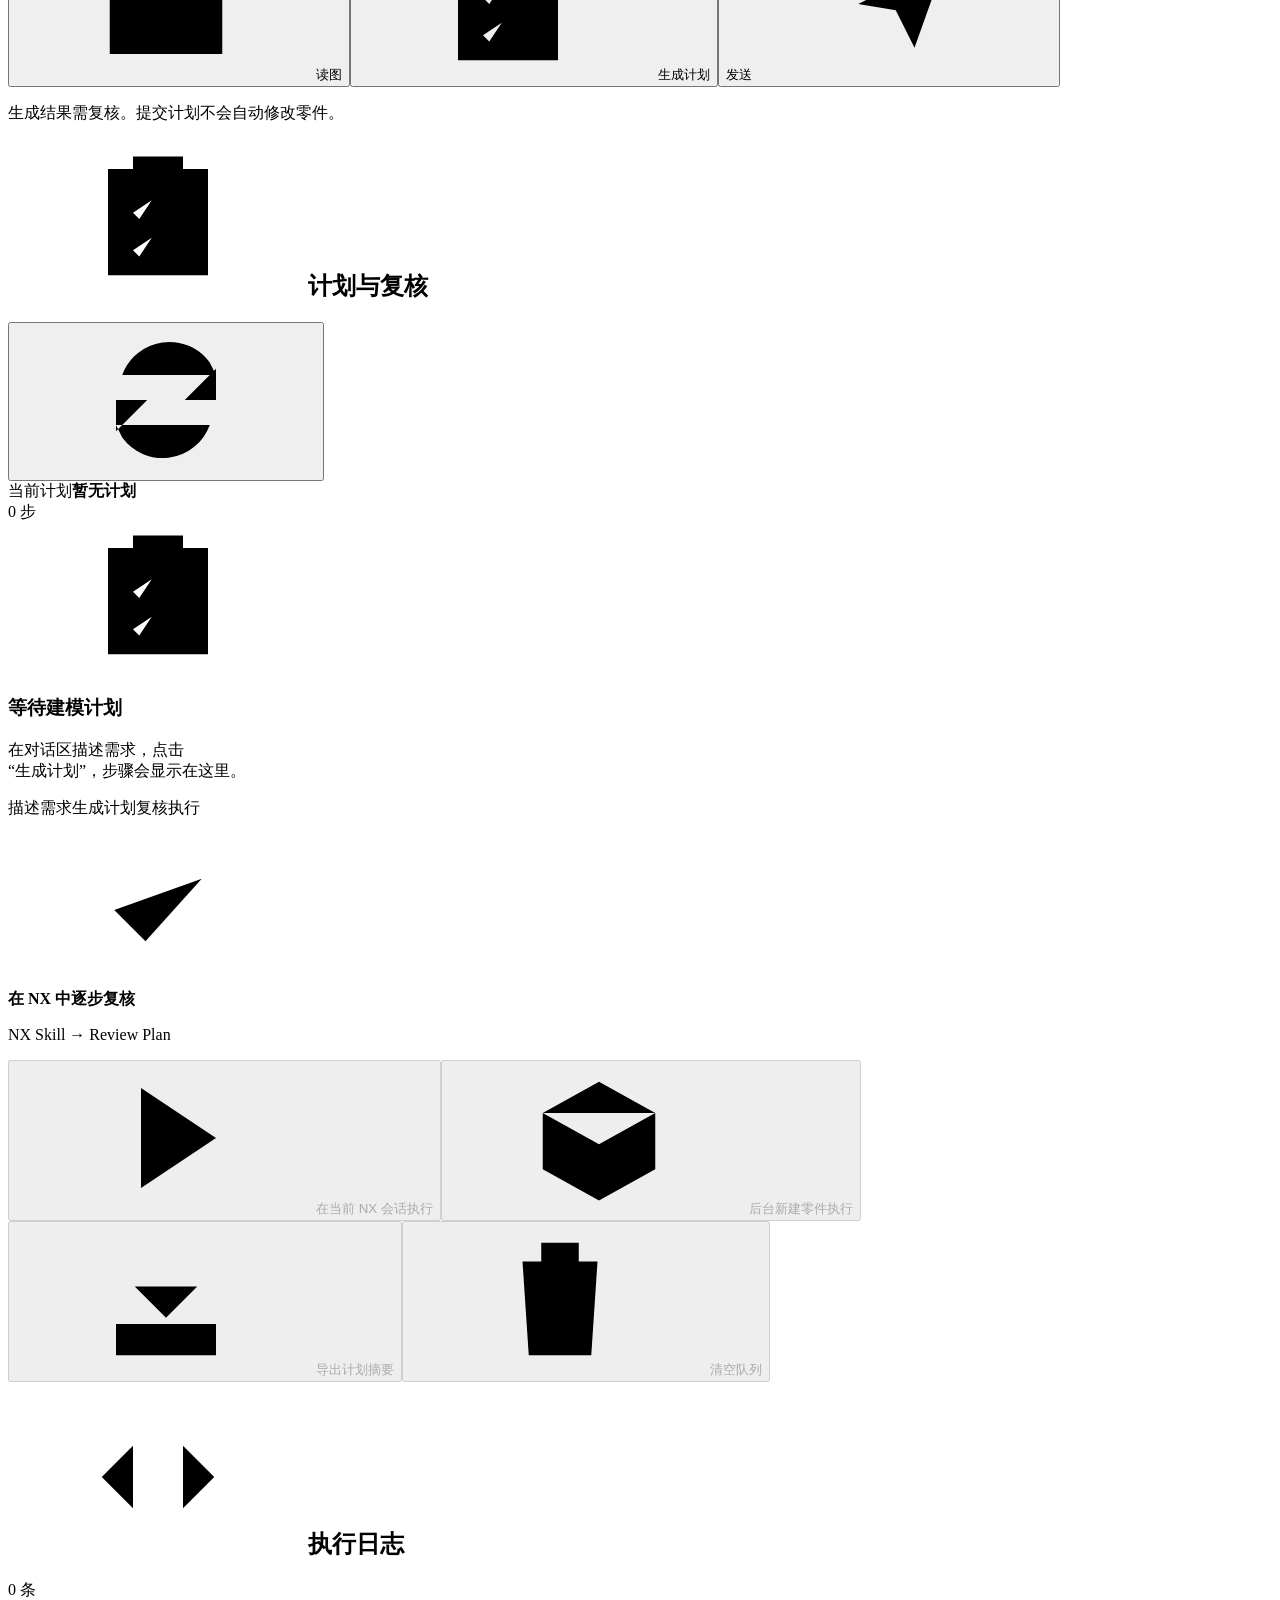
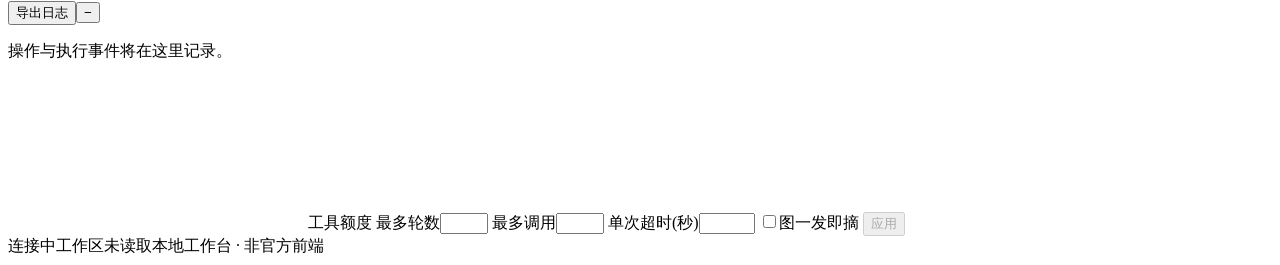
==== commit a4d170c1: "feat(image): 读图输入 —— 图纸/照片/参考图送进模型与建模流程 三处入口，一条管线： * NX 菜单 NX Skill → Read Drawing...（Ctrl+Alt+Shift" ====
--- a/plchat-local/index.html
+++ b/plchat-local/index.html
@@ -22,12 +22,13 @@
 <symbol id="i-code" viewBox="0 0 24 24"><path d="m8 7-5 5 5 5 M16 7l5 5-5 5 M14 4l-4 16"/></symbol>
 <symbol id="i-trash" viewBox="0 0 24 24"><path d="M4 6h16 M9 6V3h6v3 M6 6l1 15h10l1-15 M10 10v7 M14 10v7"/></symbol>
 <symbol id="i-download" viewBox="0 0 24 24"><path d="M12 3v12 m-5-5 5 5 5-5 M4 16v5h16v-5"/></symbol>
+<symbol id="i-image" viewBox="0 0 24 24"><path d="M3 4h18v16H3V4Z M3 16l5-5 4 4 3-3 6 6 M9 9h.01"/></symbol>
 </defs></svg>
 <header class="titlebar"><div class="brand-mark"><svg><use href="#i-cube"/></svg></div><div class="brand">Designcenter <span>本地工作台</span></div><span class="edition" id="edition" title="按本机实际安装识别">NX / 识别中…</span><div class="titlebar-right"><span class="local-tag">LOCAL COPILOT</span><button class="icon-button inverse" id="help-button" aria-label="使用说明" title="使用说明"><svg><use href="#i-help"/></svg></button></div></header>
 <nav class="menubar" aria-label="工作台导航"><span class="menu-home" aria-current="page">工作台</span><button type="button" data-open-panel="chat">对话</button><button type="button" data-open-panel="plan">计划与复核</button><button type="button" data-open-panel="settings">连接配置</button><a href="/legacy.html" target="_blank" rel="noopener" class="legacy-link">原版页面 ↗</a></nav>
 <section class="ribbon" aria-label="快捷操作">
 <div class="ribbon-group"><div class="ribbon-actions"><button class="ribbon-button" id="new-chat"><svg><use href="#i-chat"/></svg><span>新建对话</span></button><button class="ribbon-button" id="focus-prompt"><svg><use href="#i-plus"/></svg><span>输入需求</span></button></div><span class="ribbon-label">对话</span></div>
-<div class="ribbon-group"><div class="ribbon-actions"><button class="ribbon-button accent" id="ribbon-author"><svg><use href="#i-plan"/></svg><span>生成计划</span></button><button class="ribbon-button" id="review-guide"><svg><use href="#i-check"/></svg><span>人工复核</span></button></div><span class="ribbon-label">建模工作流</span></div>
+<div class="ribbon-group"><div class="ribbon-actions"><button class="ribbon-button" id="ribbon-image"><svg><use href="#i-image"/></svg><span>读图建模</span></button><button class="ribbon-button accent" id="ribbon-author"><svg><use href="#i-plan"/></svg><span>生成计划</span></button><button class="ribbon-button" id="review-guide"><svg><use href="#i-check"/></svg><span>人工复核</span></button></div><span class="ribbon-label">建模工作流</span></div>
 <div class="ribbon-group"><div class="ribbon-actions"><button class="ribbon-button" id="ribbon-live" data-open-run="live"><svg><use href="#i-play"/></svg><span>当前会话执行</span></button><button class="ribbon-button" id="ribbon-batch" data-open-run="batch"><svg><use href="#i-cube"/></svg><span>后台新建零件</span></button></div><span class="ribbon-label">执行计划</span></div>
 <div class="ribbon-group"><div class="ribbon-actions"><button class="ribbon-button" id="refresh-all"><svg><use href="#i-refresh"/></svg><span>刷新状态</span></button><button class="ribbon-button" id="focus-settings"><svg><use href="#i-settings"/></svg><span>模型配置</span></button></div><span class="ribbon-label">连接</span></div>
 <div class="ribbon-context"><span class="status-dot" id="host-dot"></span><div><strong id="host-label">正在连接宿主</strong><small id="active-model">读取模型配置…</small></div></div>
@@ -58,11 +59,20 @@
 <button data-prompt="查询本机 NXOpen 的 ExtrudeBuilder，说明创建拉伸特征的关键参数与用法。"><svg><use href="#i-code"/></svg><span><strong>查阅 NXOpen API</strong><small>依据本机离线文档回答</small></span><span class="suggestion-arrow">↗</span></button>
 <button data-prompt="帮我检查当前 NX 安装环境、工作区路径和可用能力。"><svg><use href="#i-monitor"/></svg><span><strong>了解当前 NX 环境</strong><small>检查安装与工作区配置</small></span><span class="suggestion-arrow">↗</span></button></div><span class="welcome-note">示例仅填入输入框，由你决定下一步。</span></section></div>
 <div class="activity-strip" id="activity-strip" hidden><span class="activity-indicator"></span><span id="activity-text">正在处理…</span><time id="activity-time">0 s</time></div>
-<form class="composer" id="chat-form"><label class="sr-only" for="prompt">描述问题或建模需求</label><textarea id="prompt" placeholder="描述你的问题或建模需求，例如：创建一个带 6 个螺栓孔的法兰盘…" rows="3" maxlength="12000"></textarea><div class="composer-toolbar"><span class="input-hint">Enter 发送 · Shift + Enter 换行</span><div class="composer-actions"><button type="button" class="button" id="author-plan" data-mutation><svg><use href="#i-plan"/></svg>生成计划</button><button type="submit" class="button primary" id="send-message" data-mutation>发送<svg><use href="#i-arrow"/></svg></button></div></div></form><p class="chat-footnote">生成结果需复核。提交计划不会自动修改零件。</p></section>
+<form class="composer" id="chat-form"><label class="sr-only" for="prompt">描述问题或建模需求</label><div class="image-attach" id="image-attach" hidden><img id="image-thumb" alt="待发送的图像预览"><div class="image-attach-meta"><strong id="image-name">—</strong><span id="image-meta"></span><span class="image-route" id="image-route"></span></div><button type="button" class="icon-button" id="image-clear" aria-label="移除图像" title="移除图像">×</button></div><textarea id="prompt" placeholder="描述你的问题或建模需求，例如：创建一个带 6 个螺栓孔的法兰盘…（也可以先点“读图”选一张图纸或照片）" rows="3" maxlength="12000"></textarea><input type="file" id="image-input" accept=".png,.jpg,.jpeg,.bmp,.gif,.tif,.tiff,.webp" hidden><div class="composer-toolbar"><span class="input-hint">Enter 发送 · Shift + Enter 换行 · 图片可拖进来</span><div class="composer-actions"><button type="button" class="button" id="pick-image" data-mutation><svg><use href="#i-image"/></svg>读图</button><button type="button" class="button" id="author-plan" data-mutation><svg><use href="#i-plan"/></svg>生成计划</button><button type="submit" class="button primary" id="send-message" data-mutation>发送<svg><use href="#i-arrow"/></svg></button></div></div></form><p class="chat-footnote">生成结果需复核。提交计划不会自动修改零件。</p></section>
 <aside class="panel plan-panel" id="plan-panel" aria-labelledby="plan-title"><div class="panel-heading"><h2 id="plan-title"><svg><use href="#i-plan"/></svg>计划与复核</h2><button class="icon-button" id="refresh-plan" title="刷新复核队列" aria-label="刷新复核队列"><svg><use href="#i-refresh"/></svg></button></div><div class="plan-context"><div><span class="small-muted">当前计划</span><strong id="plan-name">暂无计划</strong></div><span class="count-label" id="step-count">0 步</span></div><div class="plan-scroll"><p class="inline-warning" id="workspace-warning" hidden>复核工作区与 NX 环境设置不一致，请先统一工作区路径。</p><p class="plan-prompt" id="plan-prompt" hidden></p><div class="plan-empty" id="plan-empty"><svg><use href="#i-plan"/></svg><h3>等待建模计划</h3><p>在对话区描述需求，点击<br>“生成计划”，步骤会显示在这里。</p><div class="workflow-path"><span>描述需求</span><span>生成计划</span><span>复核执行</span></div></div><ol class="step-list" id="step-list" aria-label="复核步骤"></ol><section class="run-result" id="run-result" hidden><h3>自动执行结果</h3><p id="run-summary"></p><ul id="run-steps"></ul><p class="small-muted">此结果独立于上方人工复核记录。</p></section></div>
 <div class="plan-actions"><div class="review-instruction"><svg><use href="#i-check"/></svg><div><strong>在 NX 中逐步复核</strong><p>NX Skill → Review Plan</p></div></div><button class="button primary full-width" data-run="live" id="run-live" disabled><svg><use href="#i-play"/></svg>在当前 NX 会话执行</button><button class="button full-width" data-run="batch" id="run-batch" disabled><svg><use href="#i-cube"/></svg>后台新建零件执行</button><div class="plan-secondary"><button class="text-button" id="export-plan" disabled><svg><use href="#i-download"/></svg>导出计划摘要</button><button class="text-button" id="clear-plan" disabled><svg><use href="#i-trash"/></svg>清空队列</button></div></div></aside>
 </main>
 <section class="log-panel" aria-labelledby="log-title"><div class="log-heading"><h2 id="log-title"><svg><use href="#i-code"/></svg>执行日志</h2><span id="log-count">0 条</span><div class="log-tools"><button class="text-button" id="export-log">导出日志</button><button class="icon-button" id="toggle-log" aria-label="折叠日志" aria-expanded="true">−</button></div></div><div class="log-content" id="log-content" role="log" aria-label="执行事件" aria-live="polite"><p class="log-empty" id="log-empty">操作与执行事件将在这里记录。</p></div></section>
+<div class="budget-bar" id="budget-bar">
+<span class="budget-label" title="模型一次回答最多能用多少工具。调大＝更能自己把活干完，也更慢更贵；调小＝更快但可能信息不够"><svg><use href="#i-settings"/></svg>工具额度</span>
+<label class="budget-field" for="budget-rounds">最多轮数<input type="number" id="budget-rounds" min="1" max="50" step="1" inputmode="numeric"></label>
+<label class="budget-field" for="budget-calls">最多调用<input type="number" id="budget-calls" min="1" max="80" step="1" inputmode="numeric"></label>
+<label class="budget-field" for="budget-timeout">单次超时(秒)<input type="number" id="budget-timeout" min="5" max="600" step="5" inputmode="numeric"></label>
+<label class="budget-check" for="budget-one-shot"><input type="checkbox" id="budget-one-shot">图一发即摘</label>
+<button type="button" class="button" id="budget-save" disabled>应用</button>
+<span class="field-feedback" id="budget-feedback" role="status"></span>
+</div>
 <footer class="statusbar"><span><span class="status-dot" id="footer-dot"></span><span id="footer-status">连接中</span></span><span id="footer-workspace" title="工作区">工作区未读取</span><span class="footer-end">本地工作台 · 非官方前端</span></footer>
 <dialog id="workspace-dialog" class="workspace-dialog" aria-labelledby="workspace-dialog-title"><div class="workspace-dialog-heading"><h2 id="workspace-dialog-title">工作窗口</h2><button type="button" class="icon-button" id="workspace-dialog-close" aria-label="关闭窗口">×</button></div><div class="workspace-dialog-body" id="workspace-dialog-body"></div></dialog>
 <dialog id="action-dialog" aria-labelledby="dialog-title"><form method="dialog"><div class="dialog-heading"><h2 id="dialog-title">操作确认</h2><button class="icon-button" value="cancel" aria-label="关闭">×</button></div><div class="dialog-body" id="dialog-body"></div><div class="dialog-actions"><button class="button" value="cancel" id="dialog-cancel">取消</button><button class="button primary" value="confirm" id="dialog-confirm">确认</button></div></form></dialog><div class="toast" id="toast" role="status" hidden></div>
